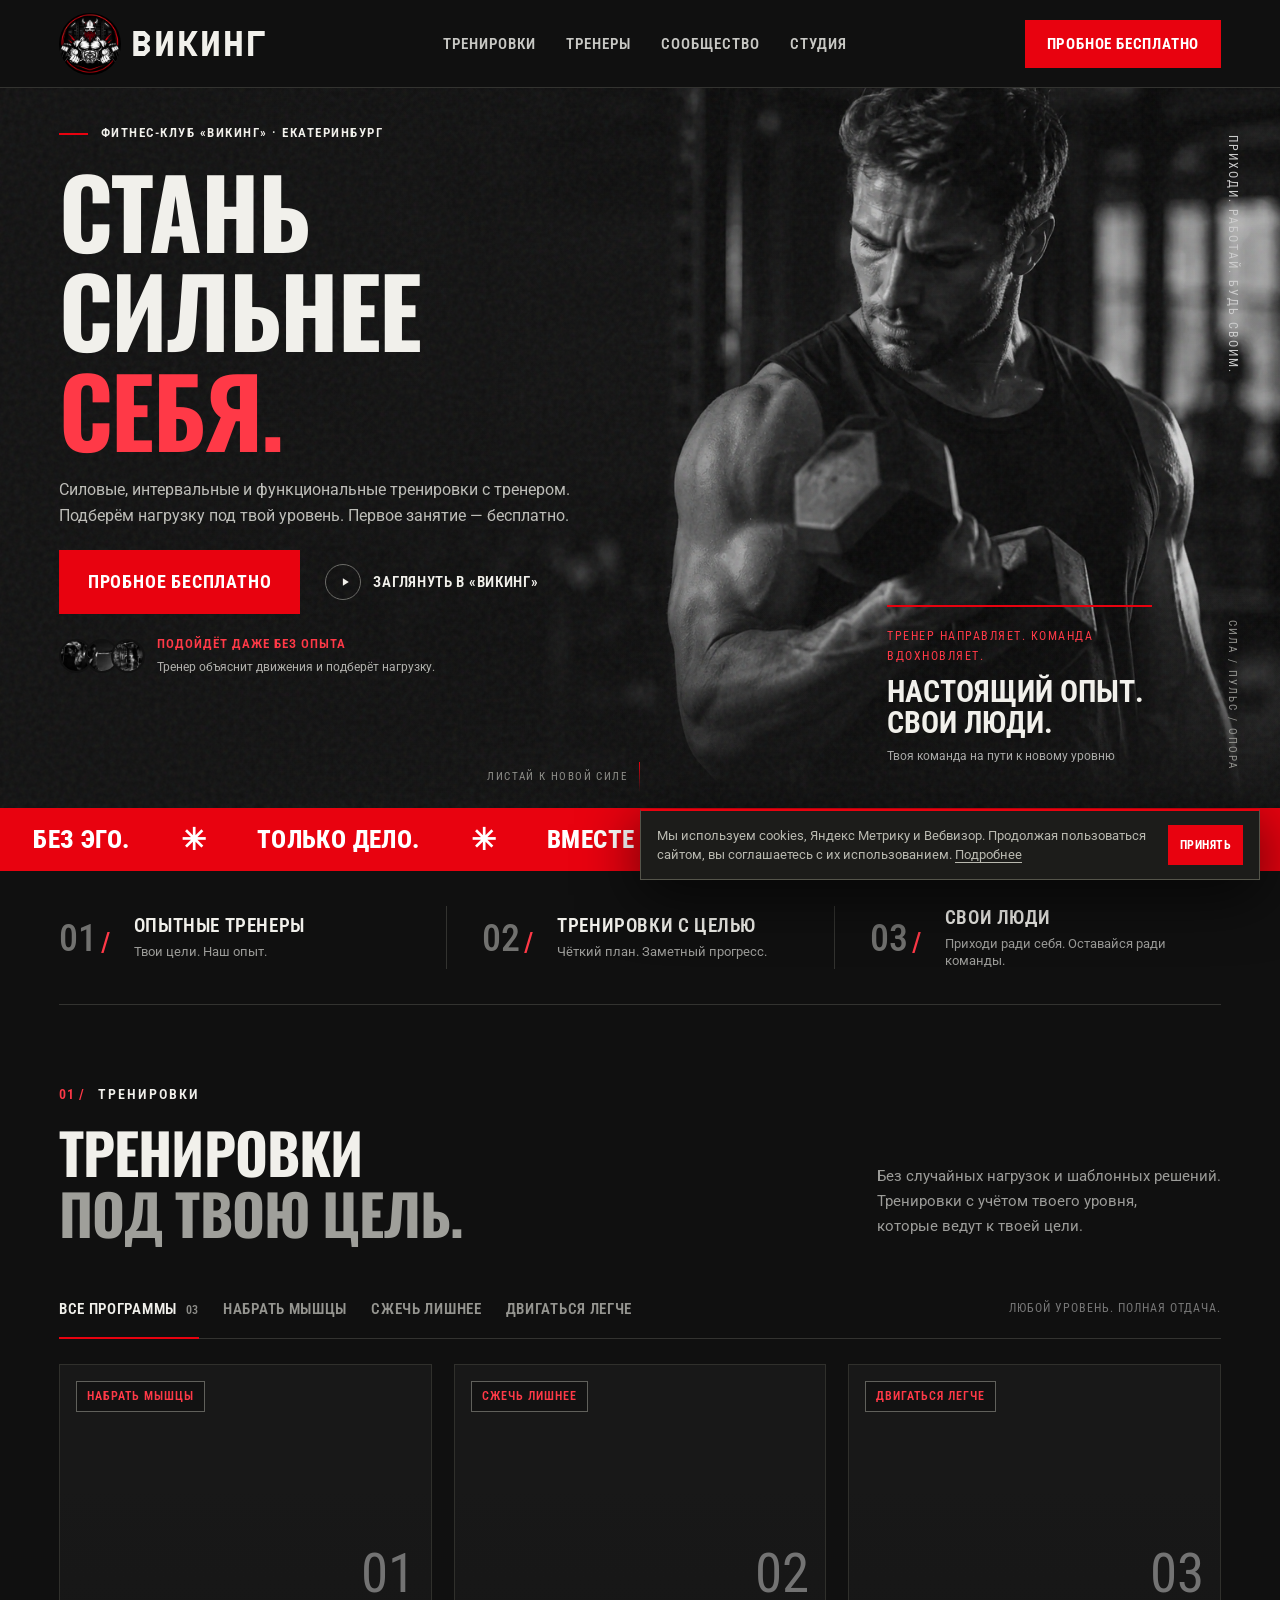
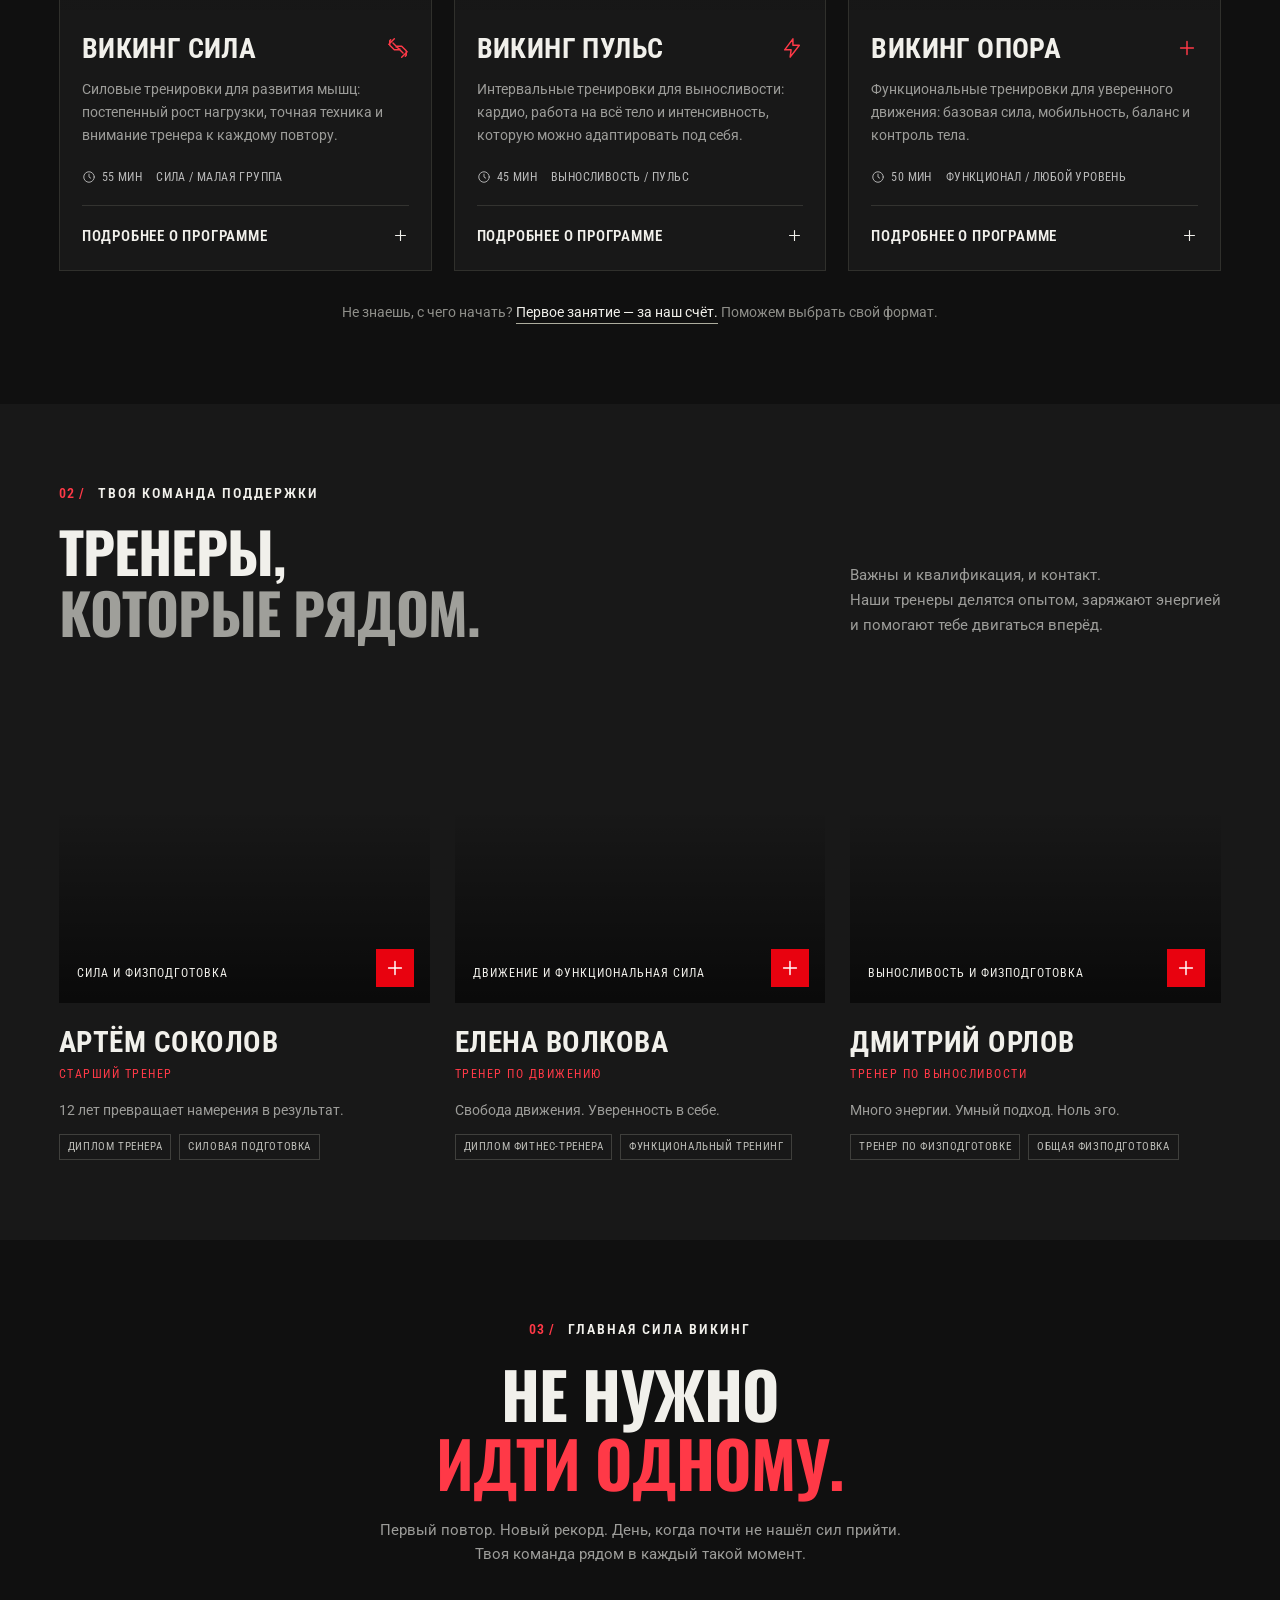
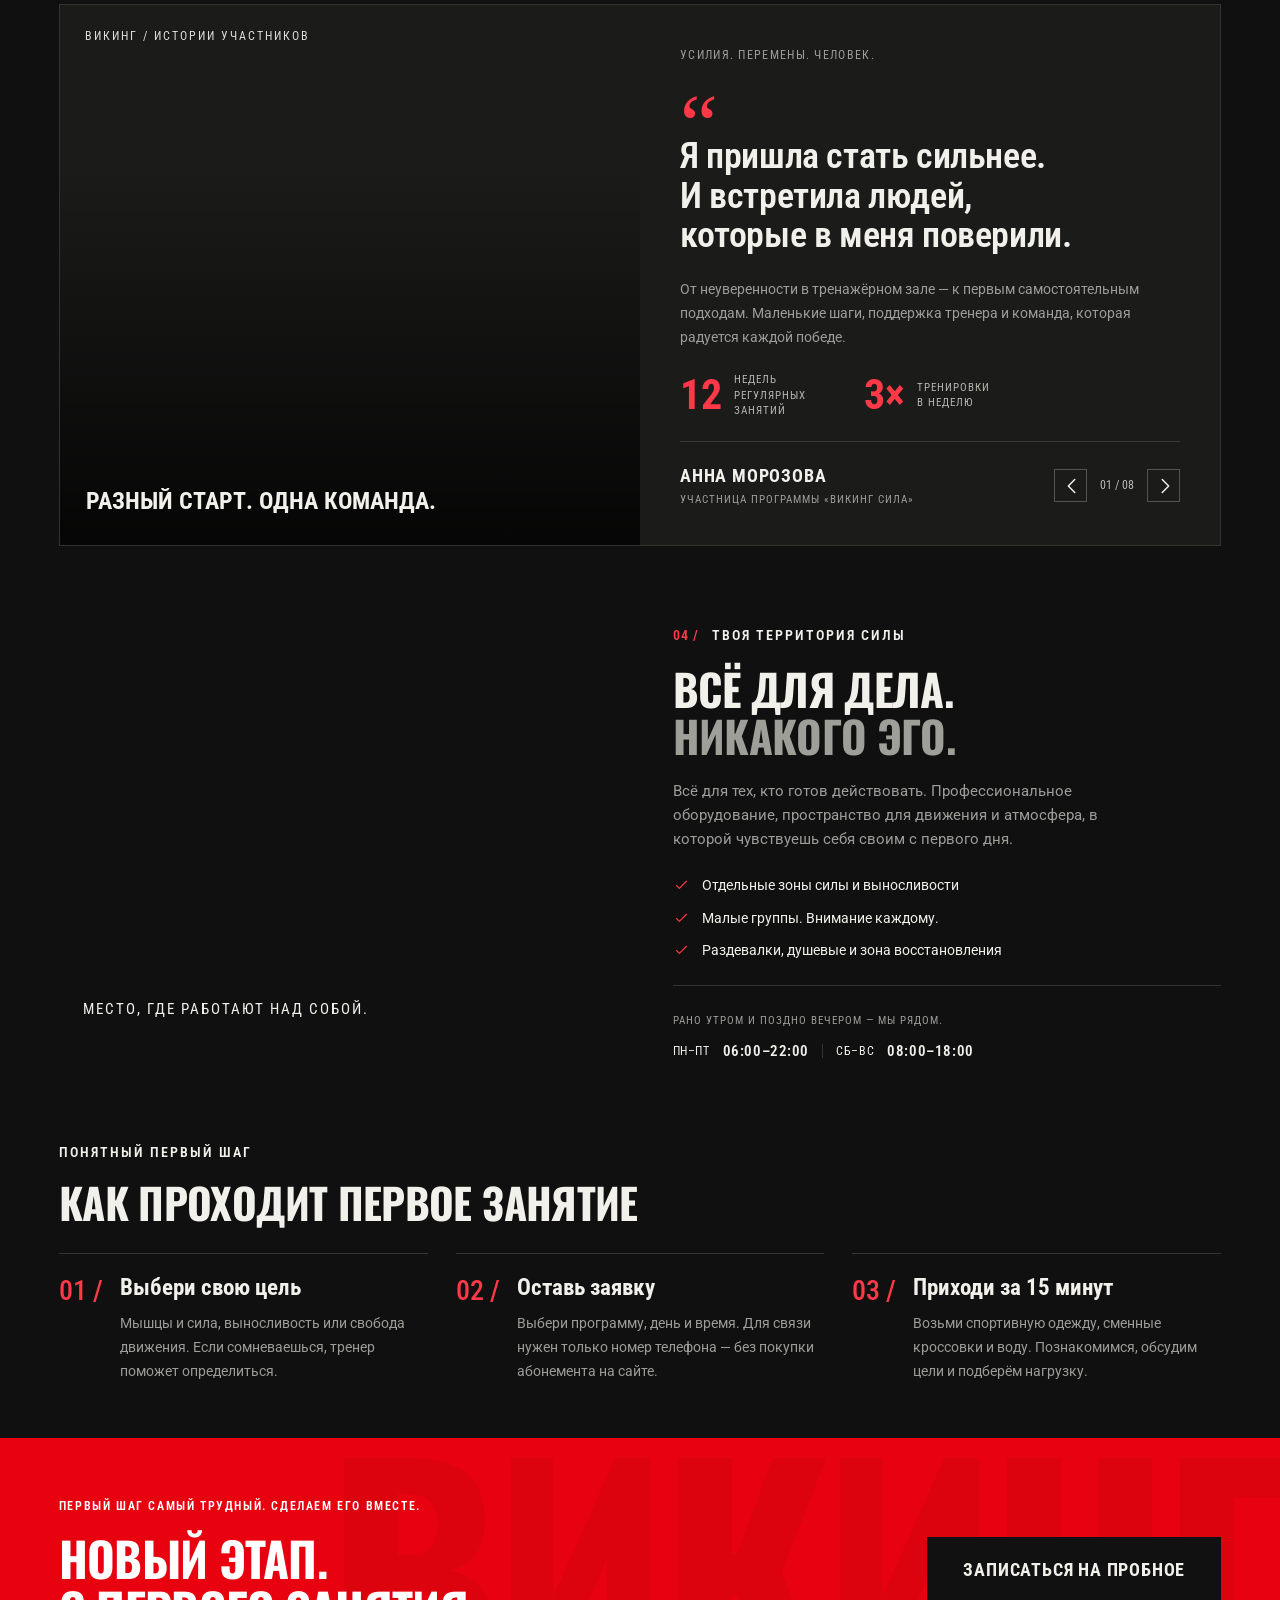
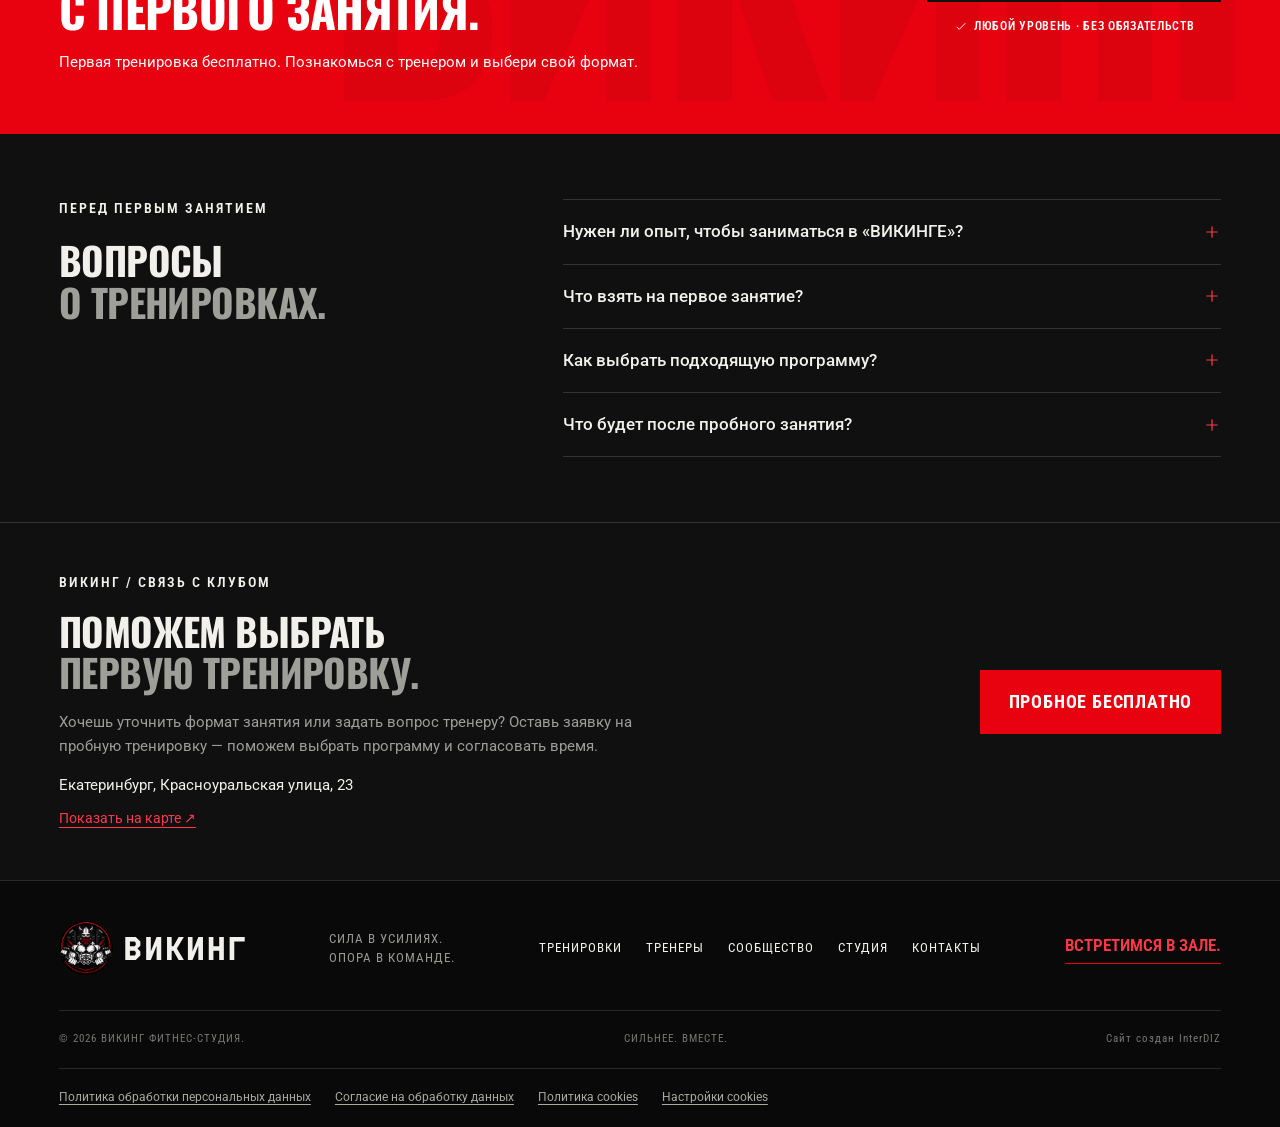
==== index.html @ efcee56b "Initial site upload" ====
<!DOCTYPE html>
<html lang="ru">
<head>
  <meta charset="UTF-8">
  <meta name="referrer" content="no-referrer">
  <meta http-equiv="Content-Security-Policy" content="default-src 'self'; script-src 'self' 'sha256-d4vj1FA6iPKNzu6DIS1+syvZ+QahH0PvOQdlOx/B90I=' https://mc.yandex.ru https://mc.yandex.az https://mc.yandex.by https://mc.yandex.co.il https://mc.yandex.com https://mc.yandex.com.am https://mc.yandex.com.ge https://mc.yandex.com.tr https://mc.yandex.ee https://mc.yandex.fr https://mc.yandex.kg https://mc.yandex.kz https://mc.yandex.lt https://mc.yandex.lv https://mc.yandex.md https://mc.yandex.tj https://mc.yandex.tm https://mc.yandex.uz https://mc.webvisor.com https://mc.webvisor.org https://yastatic.net; style-src 'self'; img-src 'self' data: https://mc.yandex.ru https://mc.yandex.az https://mc.yandex.by https://mc.yandex.co.il https://mc.yandex.com https://mc.yandex.com.am https://mc.yandex.com.ge https://mc.yandex.com.tr https://mc.yandex.ee https://mc.yandex.fr https://mc.yandex.kg https://mc.yandex.kz https://mc.yandex.lt https://mc.yandex.lv https://mc.yandex.md https://mc.yandex.tj https://mc.yandex.tm https://mc.yandex.uz https://mc.webvisor.com https://mc.webvisor.org https://yastatic.net; font-src 'self'; connect-src https://mc.yandex.ru https://mc.yandex.az https://mc.yandex.by https://mc.yandex.co.il https://mc.yandex.com https://mc.yandex.com.am https://mc.yandex.com.ge https://mc.yandex.com.tr https://mc.yandex.ee https://mc.yandex.fr https://mc.yandex.kg https://mc.yandex.kz https://mc.yandex.lt https://mc.yandex.lv https://mc.yandex.md https://mc.yandex.tj https://mc.yandex.tm https://mc.yandex.uz https://mc.webvisor.com https://mc.webvisor.org wss://mc.yandex.ru wss://mc.yandex.az wss://mc.yandex.by wss://mc.yandex.co.il wss://mc.yandex.com wss://mc.yandex.com.am wss://mc.yandex.com.ge wss://mc.yandex.com.tr wss://mc.yandex.ee wss://mc.yandex.fr wss://mc.yandex.kg wss://mc.yandex.kz wss://mc.yandex.lt wss://mc.yandex.lv wss://mc.yandex.md wss://mc.yandex.tj wss://mc.yandex.tm wss://mc.yandex.uz wss://mc.webvisor.com wss://mc.webvisor.org https://yastatic.net; object-src 'none'; base-uri 'self'; form-action 'none'; frame-src blob: https://mc.yandex.ru https://mc.yandex.az https://mc.yandex.by https://mc.yandex.co.il https://mc.yandex.com https://mc.yandex.com.am https://mc.yandex.com.ge https://mc.yandex.com.tr https://mc.yandex.ee https://mc.yandex.fr https://mc.yandex.kg https://mc.yandex.kz https://mc.yandex.lt https://mc.yandex.lv https://mc.yandex.md https://mc.yandex.tj https://mc.yandex.tm https://mc.yandex.uz https://mc.webvisor.com https://mc.webvisor.org; child-src blob: https://mc.yandex.ru https://mc.yandex.az https://mc.yandex.by https://mc.yandex.co.il https://mc.yandex.com https://mc.yandex.com.am https://mc.yandex.com.ge https://mc.yandex.com.tr https://mc.yandex.ee https://mc.yandex.fr https://mc.yandex.kg https://mc.yandex.kz https://mc.yandex.lt https://mc.yandex.lv https://mc.yandex.md https://mc.yandex.tj https://mc.yandex.tm https://mc.yandex.uz https://mc.webvisor.com https://mc.webvisor.org; worker-src blob:">
  <meta name="viewport" content="width=device-width, initial-scale=1.0">
  <meta name="theme-color" content="#101010">
  <meta name="description" content="Фитнес-клуб ВИКИНГ: силовые, интервальные и функциональные тренировки с тренером. Первое занятие бесплатно. Екатеринбург, Красноуральская улица, 23. Выберите программу и запишитесь.">
  <title>ВИКИНГ — фитнес-клуб — Екатеринбург | Пробное бесплатно</title>
  <link rel="icon" type="image/png" href="assets/viking-emblem.png">
  <link href="fonts.css?v=local-1" rel="stylesheet">
  <link rel="stylesheet" href="styles.css?v=metrika-4">
  <link rel="stylesheet" href="privacy-ui.css?v=notice-4">
  <link rel="preload" as="image" href="assets/hero.webp" fetchpriority="high">
  <link rel="preload" as="font" type="font/woff2" crossorigin href="assets/fonts/font-03.woff2">
<link rel="stylesheet" href="marketing.css?v=stories-2">
<link rel="stylesheet" href="hero.css?v=compact-1">
<script src="/metrika.js?v=goals-1" async></script>

<!-- seo-metadata:start -->
<meta name="robots" content="index,follow,max-image-preview:large">
<meta property="og:locale" content="ru_RU">
<meta property="og:type" content="website">
<meta property="og:site_name" content="ВИКИНГ">
<meta property="og:title" content="ВИКИНГ — фитнес-клуб — Екатеринбург | Пробное бесплатно">
<meta property="og:description" content="Фитнес-клуб ВИКИНГ: силовые, интервальные и функциональные тренировки с тренером. Первое занятие бесплатно. Екатеринбург, Красноуральская улица, 23. Выберите программу и запишитесь.">
<link rel="canonical" href="https://viking-ekb.ru/">
<meta property="og:url" content="https://viking-ekb.ru/">
<meta property="og:image" content="https://viking-ekb.ru/assets/hero.png">
<meta property="og:image:width" content="1536">
<meta property="og:image:height" content="1024">
<meta property="og:image:alt" content="ВИКИНГ — тренировки с тренером в Екатеринбурге">
<script type="application/ld+json" id="seo-schema">{"@context":"https://schema.org","@graph":[{"@type":"ExerciseGym","name":"ВИКИНГ","logo":"https://viking-ekb.ru/assets/viking-emblem.png","image":"https://viking-ekb.ru/assets/hero.png","url":"https://viking-ekb.ru/","address":{"@type":"PostalAddress","addressLocality":"Екатеринбург","streetAddress":"Красноуральская улица, 23","addressCountry":"RU"}},{"@type":"ItemList","name":"Программы тренировок ВИКИНГ","itemListElement":[{"@type":"ListItem","position":1,"name":"ВИКИНГ Сила","url":"https://viking-ekb.ru/trenirovki/sila/"},{"@type":"ListItem","position":2,"name":"ВИКИНГ Пульс","url":"https://viking-ekb.ru/trenirovki/puls/"},{"@type":"ListItem","position":3,"name":"ВИКИНГ Опора","url":"https://viking-ekb.ru/trenirovki/opora/"}]}]}</script>
<!-- seo-metadata:end -->
</head>
<body>
  <a class="skip-link" href="#main">Перейти к содержимому</a>
  <svg class="icon-library" xmlns="http://www.w3.org/2000/svg" aria-hidden="true"><symbol id="i-dumbbell" viewBox="0 0 24 24"><path d="m6.5 6.5 11 11M4 3l-1 1v5l5 5h5l1-1M20 21l1-1v-5l-5-5h-5l-1 1M2 8l6-6M16 22l6-6"/></symbol><symbol id="i-check" viewBox="0 0 24 24"><path d="m5 12 4 4L19 6"/></symbol><symbol id="i-plus" viewBox="0 0 24 24"><path d="M12 5v14M5 12h14"/></symbol><symbol id="i-play" viewBox="0 0 24 24"><path d="m9 5 11 7-11 7z"/></symbol><symbol id="i-clock" viewBox="0 0 24 24"><circle cx="12" cy="12" r="9"/><path d="M12 7v5l3 2"/></symbol><symbol id="i-chevron" viewBox="0 0 24 24"><path d="m9 5 7 7-7 7"/></symbol><symbol id="i-close" viewBox="0 0 24 24"><path d="m6 6 12 12M18 6 6 18"/></symbol><symbol id="i-location" viewBox="0 0 24 24"><path d="M20 10c0 6-8 12-8 12S4 16 4 10a8 8 0 1 1 16 0Z"/><circle cx="12" cy="10" r="2.5"/></symbol><symbol id="i-bolt" viewBox="0 0 24 24"><path d="m13 2-9 12h7l-1 8 10-13h-7z"/></symbol></svg>
  <header class="header">
    <a href="#" class="brand" aria-label="ВИКИНГ — главная"><img class="brand-emblem" src="assets/viking-emblem.png" alt="" width="1254" height="1254" decoding="async"><img class="brand-logo" src="assets/viking-wordmark.svg" alt="ВИКИНГ — фитнес-клуб" width="206" height="40" decoding="async"></a>
    <nav class="desktop-nav" aria-label="Основная навигация"><a href="#programs">ТРЕНИРОВКИ</a><a href="#coaches">ТРЕНЕРЫ</a><a href="#community">СООБЩЕСТВО</a><a href="#studio">СТУДИЯ</a></nav>
    <button class="button button-small book-trigger">ПРОБНОЕ БЕСПЛАТНО</button>
    <button class="menu-toggle" aria-label="Открыть меню" aria-expanded="false" aria-controls="mobile-nav"><span></span><span></span></button>
  </header>
  <nav id="mobile-nav" class="mobile-nav" aria-label="Мобильная навигация" hidden><a href="#programs">Тренировки</a><a href="#coaches">Тренеры</a><a href="#community">Сообщество</a><a href="#studio">Студия</a><button class="button book-trigger">ПРОБНОЕ БЕСПЛАТНО</button></nav>
  <main id="main">
    <section class="hero" aria-labelledby="hero-title">
      <img class="hero-image" src="assets/hero.webp" alt="Атлет выполняет сгибание рук с гантелью в тёмной силовой студии" fetchpriority="high" width="1536" height="1024" decoding="async">
      <div class="hero-shade"></div>
      <div class="hero-content">
        <h1 id="hero-title"><span class="hero-heading-kicker">Фитнес-клуб «ВИКИНГ» · Екатеринбург</span>СТАНЬ<br>СИЛЬНЕЕ<br><span>СЕБЯ.</span></h1>
        <p>Силовые, интервальные и функциональные тренировки с тренером.<br class="desktop-break"> Подберём нагрузку под твой уровень. Первое занятие — бесплатно.</p>
        <div class="hero-actions"><button class="button book-trigger">ПРОБНОЕ БЕСПЛАТНО</button><button class="film-button" id="open-film"><span class="play-circle"><svg class="icon"><use href="#i-play"/></svg></span>ЗАГЛЯНУТЬ В «ВИКИНГ»</button></div>
        <div class="hero-community"><div class="avatar-stack"><img src="assets/photos/photo-1550345332-09e3ac987658-thumb.webp" alt="" width="64" height="96" decoding="async"><img src="assets/photos/photo-1606335543042-57c525922933-thumb.webp" alt="" width="96" height="64" decoding="async"><img src="assets/photos/photo-1604233098531-90b71b1b17a6-thumb.webp" alt="" width="96" height="64" decoding="async"></div><div><div class="hero-trust-title">ПОДОЙДЁТ ДАЖЕ БЕЗ ОПЫТА</div><span>Тренер объяснит движения и подберёт нагрузку.</span></div></div>
      </div>
      <div class="hero-side"><span class="vertical-text">ПРИХОДИ. РАБОТАЙ. БУДЬ СВОИМ.</span><span class="hero-index">СИЛА / ПУЛЬС / ОПОРА</span></div>
      <div class="hero-coach"><div class="coach-status">ТРЕНЕР НАПРАВЛЯЕТ. КОМАНДА ВДОХНОВЛЯЕТ.</div><a href="#coaches">НАСТОЯЩИЙ ОПЫТ.<br>СВОИ ЛЮДИ.</a><span>Твоя команда на пути к новому уровню</span></div>
      <div class="hero-scroll"><span>ЛИСТАЙ К НОВОЙ СИЛЕ</span><span class="scroll-line"></span></div>
    </section>
    <div class="manifesto-strip" aria-label="Наша философия"><span>БЕЗ ЭГО.</span><span class="strip-star">✳</span><span>ТОЛЬКО ДЕЛО.</span><span class="strip-star">✳</span><span>ВМЕСТЕ СИЛЬНЕЕ.</span><span class="strip-star">✳</span><span>КАЖДЫЙ ПОВТОР ВАЖЕН.</span><span class="strip-star">✳</span></div>
    <section class="proof-bar" aria-label="Главное о студии"><div><strong>01<span>/</span></strong><p>ОПЫТНЫЕ ТРЕНЕРЫ<span>Твои цели. Наш опыт.</span></p></div><div><strong>02<span>/</span></strong><p>ТРЕНИРОВКИ С ЦЕЛЬЮ<span>Чёткий план. Заметный прогресс.</span></p></div><div><strong>03<span>/</span></strong><p>СВОИ ЛЮДИ<span>Приходи ради себя. Оставайся ради команды.</span></p></div></section>
    <section id="programs" class="section programs">
      <div class="section-heading"><div><div class="eyebrow"><span class="section-number">01 /</span> ТРЕНИРОВКИ</div><h2>ТРЕНИРОВКИ<br><span class="silver">ПОД ТВОЮ ЦЕЛЬ.</span></h2></div><p>Без случайных нагрузок и шаблонных решений.<br>Тренировки с учётом твоего уровня,<br>которые ведут к твоей цели.</p></div>
      <div class="program-toolbar"><div class="filters" role="group" aria-label="Выбрать тренировки по цели"><button class="filter active" data-filter="all" aria-pressed="true">ВСЕ ПРОГРАММЫ <span>03</span></button><button class="filter" data-filter="strength" aria-pressed="false">НАБРАТЬ МЫШЦЫ</button><button class="filter" data-filter="conditioning" aria-pressed="false">СЖЕЧЬ ЛИШНЕЕ</button><button class="filter" data-filter="fitness" aria-pressed="false">ДВИГАТЬСЯ ЛЕГЧЕ</button></div><span class="toolbar-label">ЛЮБОЙ УРОВЕНЬ. ПОЛНАЯ ОТДАЧА.</span></div>
      <div class="program-grid" id="program-grid">
        <article class="program-card" data-goal="strength"><div class="program-photo"><img src="assets/photos/photo-1604233098531-90b71b1b17a6.webp" alt="Атлет тренируется со штангой в силовой раме" loading="lazy" width="1200" height="800" decoding="async"><span class="tag">НАБРАТЬ МЫШЦЫ</span><span class="photo-number">01</span></div><div class="program-copy"><div class="program-title"><h3>ВИКИНГ СИЛА</h3><svg class="icon"><use href="#i-dumbbell"/></svg></div><p>Силовые тренировки для развития мышц: постепенный рост нагрузки, точная техника и внимание тренера к каждому повтору.</p><div class="program-meta"><span><svg class="icon"><use href="#i-clock"/></svg>55 МИН</span><span>СИЛА / МАЛАЯ ГРУППА</span></div><a class="text-button program-detail" data-program="strength" href="trenirovki/sila/">ПОДРОБНЕЕ О ПРОГРАММЕ <svg class="icon"><use href="#i-plus"/></svg></a></div></article>
        <article class="program-card" data-goal="conditioning"><div class="program-photo"><img src="assets/photos/photo-1636581563867-1ecab574858f.webp" alt="Боксёр тренируется с тяжёлой грушей" loading="lazy" width="1200" height="800" decoding="async"><span class="tag">СЖЕЧЬ ЛИШНЕЕ</span><span class="photo-number">02</span></div><div class="program-copy"><div class="program-title"><h3>ВИКИНГ ПУЛЬС</h3><svg class="icon"><use href="#i-bolt"/></svg></div><p>Интервальные тренировки для выносливости: кардио, работа на всё тело и интенсивность, которую можно адаптировать под себя.</p><div class="program-meta"><span><svg class="icon"><use href="#i-clock"/></svg>45 МИН</span><span>ВЫНОСЛИВОСТЬ / ПУЛЬС</span></div><a class="text-button program-detail" data-program="conditioning" href="trenirovki/puls/">ПОДРОБНЕЕ О ПРОГРАММЕ <svg class="icon"><use href="#i-plus"/></svg></a></div></article>
        <article class="program-card" data-goal="fitness"><div class="program-photo"><img src="assets/photos/photo-1550345332-09e3ac987658.webp" alt="Девушка выполняет силовое упражнение со штангой" loading="lazy" width="1200" height="1800" decoding="async"><span class="tag">ДВИГАТЬСЯ ЛЕГЧЕ</span><span class="photo-number">03</span></div><div class="program-copy"><div class="program-title"><h3>ВИКИНГ ОПОРА</h3><svg class="icon"><use href="#i-plus"/></svg></div><p>Функциональные тренировки для уверенного движения: базовая сила, мобильность, баланс и контроль тела.</p><div class="program-meta"><span><svg class="icon"><use href="#i-clock"/></svg>50 МИН</span><span>ФУНКЦИОНАЛ / ЛЮБОЙ УРОВЕНЬ</span></div><a class="text-button program-detail" data-program="fitness" href="trenirovki/opora/">ПОДРОБНЕЕ О ПРОГРАММЕ <svg class="icon"><use href="#i-plus"/></svg></a></div></article>
      </div>
      <p class="program-help">Не знаешь, с чего начать? <button class="inline-button book-trigger">Первое занятие — за наш счёт.</button> Поможем выбрать свой формат.</p>
    </section>
    <section id="coaches" class="section coaches">
      <div class="section-heading"><div><div class="eyebrow"><span class="section-number">02 /</span> ТВОЯ КОМАНДА ПОДДЕРЖКИ</div><h2>ТРЕНЕРЫ,<br><span class="silver">КОТОРЫЕ РЯДОМ.</span></h2></div><p>Важны и квалификация, и контакт.<br>Наши тренеры делятся опытом, заряжают энергией<br>и помогают тебе двигаться вперёд.</p></div>
      <div class="coach-grid">
        <article class="coach-card"><div class="coach-photo"><img src="assets/photos/photo-1606335543042-57c525922933.webp" alt="Артём, тренер по силовой подготовке, на тренировке в студии" loading="lazy" width="1200" height="796" decoding="async"><span class="coach-label">СИЛА И ФИЗПОДГОТОВКА</span><button class="coach-more" data-coach="marcus" aria-label="Открыть профиль Артёма Соколова"><svg class="icon"><use href="#i-plus"/></svg></button></div><div class="coach-info"><h3>АРТЁМ СОКОЛОВ</h3><span>СТАРШИЙ ТРЕНЕР</span><p>12 лет превращает намерения в результат.</p><div class="credentials"><span>ДИПЛОМ ТРЕНЕРА</span><span>СИЛОВАЯ ПОДГОТОВКА</span></div></div></article>
        <article class="coach-card"><div class="coach-photo"><img src="assets/photos/photo-1550345332-09e3ac987658.webp" alt="Елена, тренер по движению и силе, выполняет приседание со штангой" loading="lazy" width="1200" height="1800" decoding="async"><span class="coach-label">ДВИЖЕНИЕ И ФУНКЦИОНАЛЬНАЯ СИЛА</span><button class="coach-more" data-coach="elena" aria-label="Открыть профиль Елены Волковой"><svg class="icon"><use href="#i-plus"/></svg></button></div><div class="coach-info"><h3>ЕЛЕНА ВОЛКОВА</h3><span>ТРЕНЕР ПО ДВИЖЕНИЮ</span><p>Свобода движения. Уверенность в себе.</p><div class="credentials"><span>ДИПЛОМ ФИТНЕС-ТРЕНЕРА</span><span>ФУНКЦИОНАЛЬНЫЙ ТРЕНИНГ</span></div></div></article>
        <article class="coach-card"><div class="coach-photo"><img src="assets/photos/photo-1636581563867-1ecab574858f.webp" alt="Дмитрий, тренер по выносливости, работает с боксёрской грушей" loading="lazy" width="1200" height="800" decoding="async"><span class="coach-label">ВЫНОСЛИВОСТЬ И ФИЗПОДГОТОВКА</span><button class="coach-more" data-coach="jordan" aria-label="Открыть профиль Дмитрия Орлова"><svg class="icon"><use href="#i-plus"/></svg></button></div><div class="coach-info"><h3>ДМИТРИЙ ОРЛОВ</h3><span>ТРЕНЕР ПО ВЫНОСЛИВОСТИ</span><p>Много энергии. Умный подход. Ноль эго.</p><div class="credentials"><span>ТРЕНЕР ПО ФИЗПОДГОТОВКЕ</span><span>ОБЩАЯ ФИЗПОДГОТОВКА</span></div></div></article>
      </div>
    </section>
    <section id="community" class="section community">
      <div class="community-heading"><div class="eyebrow"><span class="section-number">03 /</span> ГЛАВНАЯ СИЛА ВИКИНГ</div><h2>НЕ НУЖНО<br><span>ИДТИ ОДНОМУ.</span></h2><p>Первый повтор. Новый рекорд. День, когда почти не нашёл сил прийти.<br>Твоя команда рядом в каждый такой момент.</p></div>
      <div class="story-layout"><div class="story-image"><img id="story-image" src="assets/photos/photo-1550345332-09e3ac987658.webp" alt="Участница силовой тренировки со штангой" loading="lazy" width="1200" height="1800" decoding="async"><span class="story-image-label">РАЗНЫЙ СТАРТ. ОДНА КОМАНДА.</span><span class="image-corner">ВИКИНГ / ИСТОРИИ УЧАСТНИКОВ</span></div><article class="story-content" aria-live="polite"><span class="story-kicker">УСИЛИЯ. ПЕРЕМЕНЫ. ЧЕЛОВЕК.</span><div class="quote-mark">“</div><blockquote id="story-quote">Я пришла стать сильнее. <br>И встретила людей, <br>которые в меня поверили.</blockquote><p id="story-description">От неуверенности в тренажёрном зале — к первым самостоятельным подходам. Маленькие шаги, поддержка тренера и команда, которая радуется каждой победе.</p><div class="story-results" id="story-results"><div><strong>12</strong><span>НЕДЕЛЬ РЕГУЛЯРНЫХ ЗАНЯТИЙ</span></div><div><strong>3×</strong><span>ТРЕНИРОВКИ В НЕДЕЛЮ</span></div></div><p id="story-status" class="story-status" role="status" hidden></p><div class="story-footer"><div><strong id="story-name">АННА МОРОЗОВА</strong><span id="story-program">УЧАСТНИЦА ПРОГРАММЫ «ВИКИНГ СИЛА»</span></div><div class="story-controls"><button id="story-prev" aria-label="Предыдущая история участника"><svg class="icon"><use href="#i-chevron"/></svg></button><span id="story-index">01 / 08</span><button id="story-next" aria-label="Следующая история участника"><svg class="icon"><use href="#i-chevron"/></svg></button></div></div></article></div>
    </section>
    <section id="studio" class="studio section"><div class="studio-image"><img src="assets/photos/photo-1590487988256-9ed24133863e.webp" alt="Студия с профессиональным силовым оборудованием и естественным светом" loading="lazy" width="1200" height="1626" decoding="async"><div class="studio-photo-note">МЕСТО, ГДЕ РАБОТАЮТ НАД СОБОЙ.</div></div><div class="studio-copy"><div class="eyebrow"><span class="section-number">04 /</span> ТВОЯ ТЕРРИТОРИЯ СИЛЫ</div><h2>ВСЁ ДЛЯ ДЕЛА.<br><span class="silver">НИКАКОГО ЭГО.</span></h2><p>Всё для тех, кто готов действовать. Профессиональное оборудование, пространство для движения и атмосфера, в которой чувствуешь себя своим с первого дня.</p><ul class="studio-features"><li><svg class="icon"><use href="#i-check"/></svg>Отдельные зоны силы и выносливости</li><li><svg class="icon"><use href="#i-check"/></svg>Малые группы. Внимание каждому.</li><li><svg class="icon"><use href="#i-check"/></svg>Раздевалки, душевые и зона восстановления</li></ul><div class="studio-hours"><span>РАНО УТРОМ И ПОЗДНО ВЕЧЕРОМ — МЫ РЯДОМ.</span><p>ПН–ПТ <strong>06:00–22:00</strong><i></i>СБ–ВС <strong>08:00–18:00</strong></p></div></div></section>
    <section class="section first-visit" id="first-visit" aria-labelledby="first-visit-title"><div class="eyebrow">ПОНЯТНЫЙ ПЕРВЫЙ ШАГ</div><h2 id="first-visit-title">КАК ПРОХОДИТ ПЕРВОЕ ЗАНЯТИЕ</h2><ol class="visit-steps"><li><span>01 /</span><div><h3>Выбери свою цель</h3><p>Мышцы и сила, выносливость или свобода движения. Если сомневаешься, тренер поможет определиться.</p></div></li><li><span>02 /</span><div><h3>Оставь заявку</h3><p>Выбери программу, день и время. Для связи нужен только номер телефона — без покупки абонемента на сайте.</p></div></li><li><span>03 /</span><div><h3>Приходи за 15 минут</h3><p>Возьми спортивную одежду, сменные кроссовки и воду. Познакомимся, обсудим цели и подберём нагрузку.</p></div></li></ol></section>
    <section id="trial" class="trial-section"><div class="trial-watermark" aria-hidden="true">ВИКИНГ</div><div><div class="eyebrow">ПЕРВЫЙ ШАГ САМЫЙ ТРУДНЫЙ. СДЕЛАЕМ ЕГО ВМЕСТЕ.</div><h2>НОВЫЙ ЭТАП.<br>С ПЕРВОГО ЗАНЯТИЯ.</h2><p>Первая тренировка бесплатно. Познакомься с тренером и выбери свой формат.</p></div><div class="trial-action"><button class="button button-dark book-trigger">ЗАПИСАТЬСЯ НА ПРОБНОЕ</button><span><svg class="icon"><use href="#i-check"/></svg>ЛЮБОЙ УРОВЕНЬ · БЕЗ ОБЯЗАТЕЛЬСТВ</span></div></section>
    <section class="section faq"><div><div class="eyebrow">ПЕРЕД ПЕРВЫМ ЗАНЯТИЕМ</div><h2>ВОПРОСЫ<br><span class="silver">О ТРЕНИРОВКАХ.</span></h2></div><div class="faq-list"><details><summary>Нужен ли опыт, чтобы заниматься в «ВИКИНГЕ»?<svg class="icon"><use href="#i-plus"/></svg></summary><p>Нет. Каждое занятие можно адаптировать к твоему уровню. Тренер объяснит движения, поможет подобрать начальные веса и позаботится о том, чтобы тебе было комфортно.</p></details><details><summary>Что взять на первое занятие?<svg class="icon"><use href="#i-plus"/></svg></summary><p>Удобную спортивную одежду, сменные кроссовки и бутылку воды. Приходи за 15 минут до начала: покажем студию и обсудим твои цели.</p></details><details><summary>Как выбрать подходящую программу?<svg class="icon"><use href="#i-plus"/></svg></summary><p>Начни с программы «Опора», если только знакомишься с системными тренировками. «Сила» — для работы с весами, «Пульс» — для энергичной тренировки выносливости. Тренер поможет определиться на первом занятии.</p></details><details><summary>Что будет после пробного занятия?<svg class="icon"><use href="#i-plus"/></svg></summary><p>Обсудим, что тебе понравилось, какие у тебя цели и какой график подходит твоему ритму жизни. Когда будешь готов, команда студии расскажет об абонементах.</p></details></div></section>
<section class="section contact-section" id="contacts"><div><div class="eyebrow">ВИКИНГ / СВЯЗЬ С КЛУБОМ</div><h2>ПОМОЖЕМ ВЫБРАТЬ<br><span class="silver">ПЕРВУЮ ТРЕНИРОВКУ.</span></h2><p>Хочешь уточнить формат занятия или задать вопрос тренеру? Оставь заявку на пробную тренировку — поможем выбрать программу и согласовать время.</p><p id="club-location" class="contact-location">Екатеринбург, Красноуральская улица, 23</p><a class="club-map-link" href="https://yandex.ru/maps/?text=%D0%95%D0%BA%D0%B0%D1%82%D0%B5%D1%80%D0%B8%D0%BD%D0%B1%D1%83%D1%80%D0%B3%2C%20%D0%9A%D1%80%D0%B0%D1%81%D0%BD%D0%BE%D1%83%D1%80%D0%B0%D0%BB%D1%8C%D1%81%D0%BA%D0%B0%D1%8F%20%D1%83%D0%BB%D0%B8%D1%86%D0%B0%2C%2023" target="_blank" rel="noopener noreferrer">Показать на карте ↗</a><p id="club-telephone" class="contact-telephone" hidden></p></div><div class="contact-actions"><button class="button book-trigger">ПРОБНОЕ БЕСПЛАТНО</button></div></section>
  </main>
  <footer class="footer"><div class="footer-top"><a href="#" class="brand"><img class="brand-emblem" src="assets/viking-emblem.png" alt="" width="1254" height="1254" decoding="async"><img class="brand-logo" src="assets/viking-wordmark.svg" alt="ВИКИНГ — фитнес-клуб" width="206" height="40" decoding="async"></a><p>СИЛА В УСИЛИЯХ.<br>ОПОРА В КОМАНДЕ.</p><nav aria-label="Навигация в подвале"><a href="#programs">ТРЕНИРОВКИ</a><a href="#coaches">ТРЕНЕРЫ</a><a href="#community">СООБЩЕСТВО</a><a href="#studio">СТУДИЯ</a><a href="#contacts">КОНТАКТЫ</a></nav><button class="footer-cta book-trigger">ВСТРЕТИМСЯ В ЗАЛЕ.</button></div><div class="footer-bottom"><span>© <span id="year">2026</span> ВИКИНГ ФИТНЕС-СТУДИЯ.</span><span>СИЛЬНЕЕ. ВМЕСТЕ.</span><a href="https://interdiz.ru" target="_blank" rel="noopener noreferrer">Сайт создан InterDIZ</a></div><nav class="footer-legal" aria-label="Правовая информация"><a href="privacy.html">Политика обработки персональных данных</a><a href="consent.html">Согласие на обработку данных</a><a href="cookies.html">Политика cookies</a><button type="button" id="cookie-settings">Настройки cookies</button></nav></footer>
  <dialog id="booking-dialog" class="booking-dialog ym-hide-content" aria-labelledby="booking-title">
    <button class="dialog-close" aria-label="Закрыть бронирование"><svg class="icon"><use href="#i-close"/></svg></button>
    <div id="booking-main">
      <div class="eyebrow">ТВОЯ ПЕРВАЯ ТРЕНИРОВКА В «ВИКИНГЕ»</div>
      <h2 id="booking-title">ЗАБРОНИРУЙ<br>СВОЙ СТАРТ.</h2>
      <p class="dialog-intro">Первое занятие бесплатно. Выбери программу и время — мы свяжемся, чтобы согласовать запись. Покупать абонемент заранее не нужно.</p>
      <form id="trial-form" class="ym-disable-submit ym-hide-content" method="dialog">
        <label>ТВОЯ ЦЕЛЬ<select id="trial-program" required><option value="strength">Набрать мышцы — ВИКИНГ Сила</option><option value="conditioning">Сжечь лишнее — ВИКИНГ Пульс</option><option value="fitness">Двигаться легче — ВИКИНГ Опора</option></select></label>
        <div class="form-row"><label>ТВОЙ ДЕНЬ<input type="date" id="trial-date" required></label><label>ТВОЁ ВРЕМЯ<select id="trial-time" required><option value="07:00">07:00 — Ранний старт</option><option value="12:00">12:00 — Дневная перезагрузка</option><option value="18:30">18:30 — После работы</option></select></label></div>
        <label for="trial-phone">НОМЕР ТЕЛЕФОНА</label>
        <input type="tel" id="trial-phone" class="ym-disable-keys ym-hide-content" inputmode="tel" autocomplete="tel" placeholder="+7 (___) ___-__-__" maxlength="18" required aria-describedby="phone-help phone-error">
        <span id="phone-help" class="field-help">Российский номер: +7 или 8 и ещё 10 цифр.</span>
        <span id="phone-error" class="field-error" aria-live="polite"></span>
        <div class="trial-summary"><svg class="icon"><use href="#i-clock"/></svg><span id="trial-summary-text">55 минут с тренером · Приходи за 15 минут до начала</span></div>
        <fieldset class="consent-fieldset"><legend>Согласие на обработку персональных данных</legend>
          <label class="consent-row"><input type="checkbox" id="personal-consent" required autocomplete="off"><span>Я даю <a href="consent.html" target="_blank" rel="noopener noreferrer">согласие на обработку персональных данных</a> для связи со мной и рассмотрения заявки на тренировку.</span></label>
          <p class="consent-help">Обработка данных описана в <a href="privacy.html" target="_blank" rel="noopener noreferrer">политике</a>. Согласие не распространяется на рекламные рассылки.</p>
        </fieldset>
        <button class="button form-submit" type="submit" id="booking-submit" disabled>ЗАБРОНИРОВАТЬ ТРЕНИРОВКУ</button>
        <p class="consent-submit-help" id="consent-submit-help">Для продолжения укажи телефон и дай отдельное согласие на обработку данных.</p>
      </form>
    </div>
    <div id="booking-result" hidden>
      <div class="result-check"><svg class="icon"><use href="#i-check"/></svg></div>
      <div class="eyebrow">ЗАЯВКА НА ТРЕНИРОВКУ</div>
      <h2 id="booking-success-title" tabindex="-1">СООБЩЕНИЕ<br>ОТПРАВЛЕНО!</h2>
      <p class="booking-success-copy">Мы свяжемся с вами в ближайшее время, чтобы подтвердить бронирование тренировки.</p>
      <p id="result-description"></p>
      <button class="button" id="calendar-download">ДОБАВИТЬ В КАЛЕНДАРЬ</button>
      <button class="text-button" id="edit-plan">НОВАЯ ЗАЯВКА</button>
    </div>
  </dialog>
  <dialog id="detail-dialog" class="detail-dialog" aria-labelledby="detail-title"><button class="dialog-close" aria-label="Закрыть подробности"><svg class="icon"><use href="#i-close"/></svg></button><div id="detail-content"></div></dialog>
<aside id="cookie-banner" class="cookie-banner" role="region" aria-label="Cookies и Яндекс Метрика" hidden>
<div><p>Мы используем cookies, Яндекс Метрику и Вебвизор. Продолжая пользоваться сайтом, вы соглашаетесь с их использованием. <a href="/cookies.html">Подробнее</a></p><label id="cookie-analytics-settings" class="metrica-consent-row" hidden><input type="checkbox" id="metrica-consent" autocomplete="off"><span>Яндекс Метрика и Вебвизор</span></label></div>
<div class="cookie-actions"><button type="button" class="button" id="cookie-accept">ПРИНЯТЬ</button><button type="button" class="button button-outline" id="cookie-reject" hidden>БЕЗ АНАЛИТИКИ</button></div></aside>
  <script src="app.js?v=goals-1" defer></script>
  <script src="privacy.js?v=metrika-4" defer></script>
  <script src="marketing.js?v=goals-1" defer></script>
</body>
</html>
---- fonts.css ----
/* vietnamese */
@font-face {
  font-family: 'Anton';
  font-style: normal;
  font-weight: 400;
  font-display: swap;
  src: url(assets/fonts/font-00.woff2) format('woff2');
  unicode-range: U+0102-0103, U+0110-0111, U+0128-0129, U+0168-0169, U+01A0-01A1, U+01AF-01B0, U+0300-0301, U+0303-0304, U+0308-0309, U+0323, U+0329, U+1EA0-1EF9, U+20AB;
}
/* latin-ext */
@font-face {
  font-family: 'Anton';
  font-style: normal;
  font-weight: 400;
  font-display: swap;
  src: url(assets/fonts/font-01.woff2) format('woff2');
  unicode-range: U+0100-02BA, U+02BD-02C5, U+02C7-02CC, U+02CE-02D7, U+02DD-02FF, U+0304, U+0308, U+0329, U+1D00-1DBF, U+1E00-1E9F, U+1EF2-1EFF, U+2020, U+20A0-20AB, U+20AD-20C4, U+2113, U+2C60-2C7F, U+A720-A7FF;
}
/* latin */
@font-face {
  font-family: 'Anton';
  font-style: normal;
  font-weight: 400;
  font-display: swap;
  src: url(assets/fonts/font-02.woff2) format('woff2');
  unicode-range: U+0000-00FF, U+0131, U+0152-0153, U+02BB-02BC, U+02C6, U+02DA, U+02DC, U+0304, U+0308, U+0329, U+2000-206F, U+20AC, U+2122, U+2191, U+2193, U+2212, U+2215, U+FEFF, U+FFFD;
}
/* cyrillic-ext */
@font-face {
  font-family: 'Oswald';
  font-style: normal;
  font-weight: 700;
  font-display: swap;
  src: url(assets/fonts/font-07.woff2) format('woff2');
  unicode-range: U+0460-052F, U+1C80-1C8A, U+20B4, U+2DE0-2DFF, U+A640-A69F, U+FE2E-FE2F;
}
/* cyrillic */
@font-face {
  font-family: 'Oswald';
  font-style: normal;
  font-weight: 700;
  font-display: swap;
  src: url(assets/fonts/font-03.woff2) format('woff2');
  unicode-range: U+0301, U+0400-045F, U+0490-0491, U+04B0-04B1, U+2116;
}
/* vietnamese */
@font-face {
  font-family: 'Oswald';
  font-style: normal;
  font-weight: 700;
  font-display: swap;
  src: url(assets/fonts/font-06.woff2) format('woff2');
  unicode-range: U+0102-0103, U+0110-0111, U+0128-0129, U+0168-0169, U+01A0-01A1, U+01AF-01B0, U+0300-0301, U+0303-0304, U+0308-0309, U+0323, U+0329, U+1EA0-1EF9, U+20AB;
}
/* latin-ext */
@font-face {
  font-family: 'Oswald';
  font-style: normal;
  font-weight: 700;
  font-display: swap;
  src: url(assets/fonts/font-05.woff2) format('woff2');
  unicode-range: U+0100-02BA, U+02BD-02C5, U+02C7-02CC, U+02CE-02D7, U+02DD-02FF, U+0304, U+0308, U+0329, U+1D00-1DBF, U+1E00-1E9F, U+1EF2-1EFF, U+2020, U+20A0-20AB, U+20AD-20C4, U+2113, U+2C60-2C7F, U+A720-A7FF;
}
/* latin */
@font-face {
  font-family: 'Oswald';
  font-style: normal;
  font-weight: 700;
  font-display: swap;
  src: url(assets/fonts/font-04.woff2) format('woff2');
  unicode-range: U+0000-00FF, U+0131, U+0152-0153, U+02BB-02BC, U+02C6, U+02DA, U+02DC, U+0304, U+0308, U+0329, U+2000-206F, U+20AC, U+2122, U+2191, U+2193, U+2212, U+2215, U+FEFF, U+FFFD;
}
/* cyrillic-ext */
@font-face {
  font-family: 'Roboto';
  font-style: normal;
  font-weight: 400;
  font-stretch: 100%;
  font-display: swap;
  src: url(assets/fonts/font-10.woff2) format('woff2');
  unicode-range: U+0460-052F, U+1C80-1C8A, U+20B4, U+2DE0-2DFF, U+A640-A69F, U+FE2E-FE2F;
}
/* cyrillic */
@font-face {
  font-family: 'Roboto';
  font-style: normal;
  font-weight: 400;
  font-stretch: 100%;
  font-display: swap;
  src: url(assets/fonts/font-13.woff2) format('woff2');
  unicode-range: U+0301, U+0400-045F, U+0490-0491, U+04B0-04B1, U+2116;
}
/* greek-ext */
@font-face {
  font-family: 'Roboto';
  font-style: normal;
  font-weight: 400;
  font-stretch: 100%;
  font-display: swap;
  src: url(assets/fonts/font-09.woff2) format('woff2');
  unicode-range: U+1F00-1FFF;
}
/* greek */
@font-face {
  font-family: 'Roboto';
  font-style: normal;
  font-weight: 400;
  font-stretch: 100%;
  font-display: swap;
  src: url(assets/fonts/font-08.woff2) format('woff2');
  unicode-range: U+0370-0377, U+037A-037F, U+0384-038A, U+038C, U+038E-03A1, U+03A3-03FF;
}
/* math */
@font-face {
  font-family: 'Roboto';
  font-style: normal;
  font-weight: 400;
  font-stretch: 100%;
  font-display: swap;
  src: url(assets/fonts/font-15.woff2) format('woff2');
  unicode-range: U+0302-0303, U+0305, U+0307-0308, U+0310, U+0312, U+0315, U+031A, U+0326-0327, U+032C, U+032F-0330, U+0332-0333, U+0338, U+033A, U+0346, U+034D, U+0391-03A1, U+03A3-03A9, U+03B1-03C9, U+03D1, U+03D5-03D6, U+03F0-03F1, U+03F4-03F5, U+2016-2017, U+2034-2038, U+203C, U+2040, U+2043, U+2047, U+2050, U+2057, U+205F, U+2070-2071, U+2074-209F, U+20D0-20DC, U+20E1, U+20E5-20EF, U+2100-2112, U+2114-2115, U+2117-2121, U+2123-214F, U+2190, U+2192, U+2194-21AE, U+21B0-21E5, U+21F1-21F2, U+21F4-2211, U+2213-2214, U+2216-22FF, U+2308-230B, U+2310, U+2319, U+231C-2321, U+2336-237A, U+237C, U+2395, U+239B-23B7, U+23D0, U+23DC-23E1, U+2474-2475, U+25AF, U+25B3, U+25B7, U+25BD, U+25C1, U+25CA, U+25CC, U+25FB, U+266D-266F, U+27C0-27FF, U+2900-2AFF, U+2B0E-2B11, U+2B30-2B4C, U+2BFE, U+3030, U+FF5B, U+FF5D, U+1D400-1D7FF, U+1EE00-1EEFF;
}
/* symbols */
@font-face {
  font-family: 'Roboto';
  font-style: normal;
  font-weight: 400;
  font-stretch: 100%;
  font-display: swap;
  src: url(assets/fonts/font-16.woff2) format('woff2');
  unicode-range: U+0001-000C, U+000E-001F, U+007F-009F, U+20DD-20E0, U+20E2-20E4, U+2150-218F, U+2190, U+2192, U+2194-2199, U+21AF, U+21E6-21F0, U+21F3, U+2218-2219, U+2299, U+22C4-22C6, U+2300-243F, U+2440-244A, U+2460-24FF, U+25A0-27BF, U+2800-28FF, U+2921-2922, U+2981, U+29BF, U+29EB, U+2B00-2BFF, U+4DC0-4DFF, U+FFF9-FFFB, U+10140-1018E, U+10190-1019C, U+101A0, U+101D0-101FD, U+102E0-102FB, U+10E60-10E7E, U+1D2C0-1D2D3, U+1D2E0-1D37F, U+1F000-1F0FF, U+1F100-1F1AE, U+1F1E6-1F1FF, U+1F30D-1F30F, U+1F315, U+1F31C, U+1F31E, U+1F320-1F32C, U+1F336, U+1F378, U+1F37D, U+1F382, U+1F393-1F39F, U+1F3A7-1F3A8, U+1F3AC-1F3AF, U+1F3C2, U+1F3C4-1F3C6, U+1F3CA-1F3CE, U+1F3D4-1F3E0, U+1F3ED, U+1F3F1-1F3F3, U+1F3F5-1F3F7, U+1F408, U+1F415, U+1F41F, U+1F426, U+1F43F, U+1F441-1F442, U+1F444, U+1F446-1F449, U+1F44C-1F44E, U+1F453, U+1F46A, U+1F47D, U+1F4A3, U+1F4B0, U+1F4B3, U+1F4B9, U+1F4BB, U+1F4BF, U+1F4C8-1F4CB, U+1F4D6, U+1F4DA, U+1F4DF, U+1F4E3-1F4E6, U+1F4EA-1F4ED, U+1F4F7, U+1F4F9-1F4FB, U+1F4FD-1F4FE, U+1F503, U+1F507-1F50B, U+1F50D, U+1F512-1F513, U+1F53E-1F54A, U+1F54F-1F5FA, U+1F610, U+1F650-1F67F, U+1F687, U+1F68D, U+1F691, U+1F694, U+1F698, U+1F6AD, U+1F6B2, U+1F6B9-1F6BA, U+1F6BC, U+1F6C6-1F6CF, U+1F6D3-1F6D7, U+1F6E0-1F6EA, U+1F6F0-1F6F3, U+1F6F7-1F6FC, U+1F700-1F80B, U+1F810-1F847, U+1F850-1F859, U+1F860-1F887, U+1F890-1F8AD, U+1F8B0-1F8BB, U+1F8C0-1F8C1, U+1F8D0-1F8D8, U+1F900-1F90B, U+1F93B, U+1F946, U+1F984, U+1F996, U+1F9E9, U+1FA00-1FA6F, U+1FA70-1FA7C, U+1FA80-1FAC6, U+1FAC8, U+1FACC-1FADD, U+1FADF-1FAEB, U+1FAEF-1FAFA, U+1FB00-1FBFF;
}
/* vietnamese */
@font-face {
  font-family: 'Roboto';
  font-style: normal;
  font-weight: 400;
  font-stretch: 100%;
  font-display: swap;
  src: url(assets/fonts/font-12.woff2) format('woff2');
  unicode-range: U+0102-0103, U+0110-0111, U+0128-0129, U+0168-0169, U+01A0-01A1, U+01AF-01B0, U+0300-0301, U+0303-0304, U+0308-0309, U+0323, U+0329, U+1EA0-1EF9, U+20AB;
}
/* latin-ext */
@font-face {
  font-family: 'Roboto';
  font-style: normal;
  font-weight: 400;
  font-stretch: 100%;
  font-display: swap;
  src: url(assets/fonts/font-11.woff2) format('woff2');
  unicode-range: U+0100-02BA, U+02BD-02C5, U+02C7-02CC, U+02CE-02D7, U+02DD-02FF, U+0304, U+0308, U+0329, U+1D00-1DBF, U+1E00-1E9F, U+1EF2-1EFF, U+2020, U+20A0-20AB, U+20AD-20C4, U+2113, U+2C60-2C7F, U+A720-A7FF;
}
/* latin */
@font-face {
  font-family: 'Roboto';
  font-style: normal;
  font-weight: 400;
  font-stretch: 100%;
  font-display: swap;
  src: url(assets/fonts/font-14.woff2) format('woff2');
  unicode-range: U+0000-00FF, U+0131, U+0152-0153, U+02BB-02BC, U+02C6, U+02DA, U+02DC, U+0304, U+0308, U+0329, U+2000-206F, U+20AC, U+2122, U+2191, U+2193, U+2212, U+2215, U+FEFF, U+FFFD;
}
/* cyrillic-ext */
@font-face {
  font-family: 'Roboto';
  font-style: normal;
  font-weight: 500;
  font-stretch: 100%;
  font-display: swap;
  src: url(assets/fonts/font-10.woff2) format('woff2');
  unicode-range: U+0460-052F, U+1C80-1C8A, U+20B4, U+2DE0-2DFF, U+A640-A69F, U+FE2E-FE2F;
}
/* cyrillic */
@font-face {
  font-family: 'Roboto';
  font-style: normal;
  font-weight: 500;
  font-stretch: 100%;
  font-display: swap;
  src: url(assets/fonts/font-13.woff2) format('woff2');
  unicode-range: U+0301, U+0400-045F, U+0490-0491, U+04B0-04B1, U+2116;
}
/* greek-ext */
@font-face {
  font-family: 'Roboto';
  font-style: normal;
  font-weight: 500;
  font-stretch: 100%;
  font-display: swap;
  src: url(assets/fonts/font-09.woff2) format('woff2');
  unicode-range: U+1F00-1FFF;
}
/* greek */
@font-face {
  font-family: 'Roboto';
  font-style: normal;
  font-weight: 500;
  font-stretch: 100%;
  font-display: swap;
  src: url(assets/fonts/font-08.woff2) format('woff2');
  unicode-range: U+0370-0377, U+037A-037F, U+0384-038A, U+038C, U+038E-03A1, U+03A3-03FF;
}
/* math */
@font-face {
  font-family: 'Roboto';
  font-style: normal;
  font-weight: 500;
  font-stretch: 100%;
  font-display: swap;
  src: url(assets/fonts/font-15.woff2) format('woff2');
  unicode-range: U+0302-0303, U+0305, U+0307-0308, U+0310, U+0312, U+0315, U+031A, U+0326-0327, U+032C, U+032F-0330, U+0332-0333, U+0338, U+033A, U+0346, U+034D, U+0391-03A1, U+03A3-03A9, U+03B1-03C9, U+03D1, U+03D5-03D6, U+03F0-03F1, U+03F4-03F5, U+2016-2017, U+2034-2038, U+203C, U+2040, U+2043, U+2047, U+2050, U+2057, U+205F, U+2070-2071, U+2074-209F, U+20D0-20DC, U+20E1, U+20E5-20EF, U+2100-2112, U+2114-2115, U+2117-2121, U+2123-214F, U+2190, U+2192, U+2194-21AE, U+21B0-21E5, U+21F1-21F2, U+21F4-2211, U+2213-2214, U+2216-22FF, U+2308-230B, U+2310, U+2319, U+231C-2321, U+2336-237A, U+237C, U+2395, U+239B-23B7, U+23D0, U+23DC-23E1, U+2474-2475, U+25AF, U+25B3, U+25B7, U+25BD, U+25C1, U+25CA, U+25CC, U+25FB, U+266D-266F, U+27C0-27FF, U+2900-2AFF, U+2B0E-2B11, U+2B30-2B4C, U+2BFE, U+3030, U+FF5B, U+FF5D, U+1D400-1D7FF, U+1EE00-1EEFF;
}
/* symbols */
@font-face {
  font-family: 'Roboto';
  font-style: normal;
  font-weight: 500;
  font-stretch: 100%;
  font-display: swap;
  src: url(assets/fonts/font-16.woff2) format('woff2');
  unicode-range: U+0001-000C, U+000E-001F, U+007F-009F, U+20DD-20E0, U+20E2-20E4, U+2150-218F, U+2190, U+2192, U+2194-2199, U+21AF, U+21E6-21F0, U+21F3, U+2218-2219, U+2299, U+22C4-22C6, U+2300-243F, U+2440-244A, U+2460-24FF, U+25A0-27BF, U+2800-28FF, U+2921-2922, U+2981, U+29BF, U+29EB, U+2B00-2BFF, U+4DC0-4DFF, U+FFF9-FFFB, U+10140-1018E, U+10190-1019C, U+101A0, U+101D0-101FD, U+102E0-102FB, U+10E60-10E7E, U+1D2C0-1D2D3, U+1D2E0-1D37F, U+1F000-1F0FF, U+1F100-1F1AE, U+1F1E6-1F1FF, U+1F30D-1F30F, U+1F315, U+1F31C, U+1F31E, U+1F320-1F32C, U+1F336, U+1F378, U+1F37D, U+1F382, U+1F393-1F39F, U+1F3A7-1F3A8, U+1F3AC-1F3AF, U+1F3C2, U+1F3C4-1F3C6, U+1F3CA-1F3CE, U+1F3D4-1F3E0, U+1F3ED, U+1F3F1-1F3F3, U+1F3F5-1F3F7, U+1F408, U+1F415, U+1F41F, U+1F426, U+1F43F, U+1F441-1F442, U+1F444, U+1F446-1F449, U+1F44C-1F44E, U+1F453, U+1F46A, U+1F47D, U+1F4A3, U+1F4B0, U+1F4B3, U+1F4B9, U+1F4BB, U+1F4BF, U+1F4C8-1F4CB, U+1F4D6, U+1F4DA, U+1F4DF, U+1F4E3-1F4E6, U+1F4EA-1F4ED, U+1F4F7, U+1F4F9-1F4FB, U+1F4FD-1F4FE, U+1F503, U+1F507-1F50B, U+1F50D, U+1F512-1F513, U+1F53E-1F54A, U+1F54F-1F5FA, U+1F610, U+1F650-1F67F, U+1F687, U+1F68D, U+1F691, U+1F694, U+1F698, U+1F6AD, U+1F6B2, U+1F6B9-1F6BA, U+1F6BC, U+1F6C6-1F6CF, U+1F6D3-1F6D7, U+1F6E0-1F6EA, U+1F6F0-1F6F3, U+1F6F7-1F6FC, U+1F700-1F80B, U+1F810-1F847, U+1F850-1F859, U+1F860-1F887, U+1F890-1F8AD, U+1F8B0-1F8BB, U+1F8C0-1F8C1, U+1F8D0-1F8D8, U+1F900-1F90B, U+1F93B, U+1F946, U+1F984, U+1F996, U+1F9E9, U+1FA00-1FA6F, U+1FA70-1FA7C, U+1FA80-1FAC6, U+1FAC8, U+1FACC-1FADD, U+1FADF-1FAEB, U+1FAEF-1FAFA, U+1FB00-1FBFF;
}
/* vietnamese */
@font-face {
  font-family: 'Roboto';
  font-style: normal;
  font-weight: 500;
  font-stretch: 100%;
  font-display: swap;
  src: url(assets/fonts/font-12.woff2) format('woff2');
  unicode-range: U+0102-0103, U+0110-0111, U+0128-0129, U+0168-0169, U+01A0-01A1, U+01AF-01B0, U+0300-0301, U+0303-0304, U+0308-0309, U+0323, U+0329, U+1EA0-1EF9, U+20AB;
}
/* latin-ext */
@font-face {
  font-family: 'Roboto';
  font-style: normal;
  font-weight: 500;
  font-stretch: 100%;
  font-display: swap;
  src: url(assets/fonts/font-11.woff2) format('woff2');
  unicode-range: U+0100-02BA, U+02BD-02C5, U+02C7-02CC, U+02CE-02D7, U+02DD-02FF, U+0304, U+0308, U+0329, U+1D00-1DBF, U+1E00-1E9F, U+1EF2-1EFF, U+2020, U+20A0-20AB, U+20AD-20C4, U+2113, U+2C60-2C7F, U+A720-A7FF;
}
/* latin */
@font-face {
  font-family: 'Roboto';
  font-style: normal;
  font-weight: 500;
  font-stretch: 100%;
  font-display: swap;
  src: url(assets/fonts/font-14.woff2) format('woff2');
  unicode-range: U+0000-00FF, U+0131, U+0152-0153, U+02BB-02BC, U+02C6, U+02DA, U+02DC, U+0304, U+0308, U+0329, U+2000-206F, U+20AC, U+2122, U+2191, U+2193, U+2212, U+2215, U+FEFF, U+FFFD;
}
/* cyrillic-ext */
@font-face {
  font-family: 'Roboto';
  font-style: normal;
  font-weight: 600;
  font-stretch: 100%;
  font-display: swap;
  src: url(assets/fonts/font-10.woff2) format('woff2');
  unicode-range: U+0460-052F, U+1C80-1C8A, U+20B4, U+2DE0-2DFF, U+A640-A69F, U+FE2E-FE2F;
}
/* cyrillic */
@font-face {
  font-family: 'Roboto';
  font-style: normal;
  font-weight: 600;
  font-stretch: 100%;
  font-display: swap;
  src: url(assets/fonts/font-13.woff2) format('woff2');
  unicode-range: U+0301, U+0400-045F, U+0490-0491, U+04B0-04B1, U+2116;
}
/* greek-ext */
@font-face {
  font-family: 'Roboto';
  font-style: normal;
  font-weight: 600;
  font-stretch: 100%;
  font-display: swap;
  src: url(assets/fonts/font-09.woff2) format('woff2');
  unicode-range: U+1F00-1FFF;
}
/* greek */
@font-face {
  font-family: 'Roboto';
  font-style: normal;
  font-weight: 600;
  font-stretch: 100%;
  font-display: swap;
  src: url(assets/fonts/font-08.woff2) format('woff2');
  unicode-range: U+0370-0377, U+037A-037F, U+0384-038A, U+038C, U+038E-03A1, U+03A3-03FF;
}
/* math */
@font-face {
  font-family: 'Roboto';
  font-style: normal;
  font-weight: 600;
  font-stretch: 100%;
  font-display: swap;
  src: url(assets/fonts/font-15.woff2) format('woff2');
  unicode-range: U+0302-0303, U+0305, U+0307-0308, U+0310, U+0312, U+0315, U+031A, U+0326-0327, U+032C, U+032F-0330, U+0332-0333, U+0338, U+033A, U+0346, U+034D, U+0391-03A1, U+03A3-03A9, U+03B1-03C9, U+03D1, U+03D5-03D6, U+03F0-03F1, U+03F4-03F5, U+2016-2017, U+2034-2038, U+203C, U+2040, U+2043, U+2047, U+2050, U+2057, U+205F, U+2070-2071, U+2074-209F, U+20D0-20DC, U+20E1, U+20E5-20EF, U+2100-2112, U+2114-2115, U+2117-2121, U+2123-214F, U+2190, U+2192, U+2194-21AE, U+21B0-21E5, U+21F1-21F2, U+21F4-2211, U+2213-2214, U+2216-22FF, U+2308-230B, U+2310, U+2319, U+231C-2321, U+2336-237A, U+237C, U+2395, U+239B-23B7, U+23D0, U+23DC-23E1, U+2474-2475, U+25AF, U+25B3, U+25B7, U+25BD, U+25C1, U+25CA, U+25CC, U+25FB, U+266D-266F, U+27C0-27FF, U+2900-2AFF, U+2B0E-2B11, U+2B30-2B4C, U+2BFE, U+3030, U+FF5B, U+FF5D, U+1D400-1D7FF, U+1EE00-1EEFF;
}
/* symbols */
@font-face {
  font-family: 'Roboto';
  font-style: normal;
  font-weight: 600;
  font-stretch: 100%;
  font-display: swap;
  src: url(assets/fonts/font-16.woff2) format('woff2');
  unicode-range: U+0001-000C, U+000E-001F, U+007F-009F, U+20DD-20E0, U+20E2-20E4, U+2150-218F, U+2190, U+2192, U+2194-2199, U+21AF, U+21E6-21F0, U+21F3, U+2218-2219, U+2299, U+22C4-22C6, U+2300-243F, U+2440-244A, U+2460-24FF, U+25A0-27BF, U+2800-28FF, U+2921-2922, U+2981, U+29BF, U+29EB, U+2B00-2BFF, U+4DC0-4DFF, U+FFF9-FFFB, U+10140-1018E, U+10190-1019C, U+101A0, U+101D0-101FD, U+102E0-102FB, U+10E60-10E7E, U+1D2C0-1D2D3, U+1D2E0-1D37F, U+1F000-1F0FF, U+1F100-1F1AE, U+1F1E6-1F1FF, U+1F30D-1F30F, U+1F315, U+1F31C, U+1F31E, U+1F320-1F32C, U+1F336, U+1F378, U+1F37D, U+1F382, U+1F393-1F39F, U+1F3A7-1F3A8, U+1F3AC-1F3AF, U+1F3C2, U+1F3C4-1F3C6, U+1F3CA-1F3CE, U+1F3D4-1F3E0, U+1F3ED, U+1F3F1-1F3F3, U+1F3F5-1F3F7, U+1F408, U+1F415, U+1F41F, U+1F426, U+1F43F, U+1F441-1F442, U+1F444, U+1F446-1F449, U+1F44C-1F44E, U+1F453, U+1F46A, U+1F47D, U+1F4A3, U+1F4B0, U+1F4B3, U+1F4B9, U+1F4BB, U+1F4BF, U+1F4C8-1F4CB, U+1F4D6, U+1F4DA, U+1F4DF, U+1F4E3-1F4E6, U+1F4EA-1F4ED, U+1F4F7, U+1F4F9-1F4FB, U+1F4FD-1F4FE, U+1F503, U+1F507-1F50B, U+1F50D, U+1F512-1F513, U+1F53E-1F54A, U+1F54F-1F5FA, U+1F610, U+1F650-1F67F, U+1F687, U+1F68D, U+1F691, U+1F694, U+1F698, U+1F6AD, U+1F6B2, U+1F6B9-1F6BA, U+1F6BC, U+1F6C6-1F6CF, U+1F6D3-1F6D7, U+1F6E0-1F6EA, U+1F6F0-1F6F3, U+1F6F7-1F6FC, U+1F700-1F80B, U+1F810-1F847, U+1F850-1F859, U+1F860-1F887, U+1F890-1F8AD, U+1F8B0-1F8BB, U+1F8C0-1F8C1, U+1F8D0-1F8D8, U+1F900-1F90B, U+1F93B, U+1F946, U+1F984, U+1F996, U+1F9E9, U+1FA00-1FA6F, U+1FA70-1FA7C, U+1FA80-1FAC6, U+1FAC8, U+1FACC-1FADD, U+1FADF-1FAEB, U+1FAEF-1FAFA, U+1FB00-1FBFF;
}
/* vietnamese */
@font-face {
  font-family: 'Roboto';
  font-style: normal;
  font-weight: 600;
  font-stretch: 100%;
  font-display: swap;
  src: url(assets/fonts/font-12.woff2) format('woff2');
  unicode-range: U+0102-0103, U+0110-0111, U+0128-0129, U+0168-0169, U+01A0-01A1, U+01AF-01B0, U+0300-0301, U+0303-0304, U+0308-0309, U+0323, U+0329, U+1EA0-1EF9, U+20AB;
}
/* latin-ext */
@font-face {
  font-family: 'Roboto';
  font-style: normal;
  font-weight: 600;
  font-stretch: 100%;
  font-display: swap;
  src: url(assets/fonts/font-11.woff2) format('woff2');
  unicode-range: U+0100-02BA, U+02BD-02C5, U+02C7-02CC, U+02CE-02D7, U+02DD-02FF, U+0304, U+0308, U+0329, U+1D00-1DBF, U+1E00-1E9F, U+1EF2-1EFF, U+2020, U+20A0-20AB, U+20AD-20C4, U+2113, U+2C60-2C7F, U+A720-A7FF;
}
/* latin */
@font-face {
  font-family: 'Roboto';
  font-style: normal;
  font-weight: 600;
  font-stretch: 100%;
  font-display: swap;
  src: url(assets/fonts/font-14.woff2) format('woff2');
  unicode-range: U+0000-00FF, U+0131, U+0152-0153, U+02BB-02BC, U+02C6, U+02DA, U+02DC, U+0304, U+0308, U+0329, U+2000-206F, U+20AC, U+2122, U+2191, U+2193, U+2212, U+2215, U+FEFF, U+FFFD;
}
/* cyrillic-ext */
@font-face {
  font-family: 'Roboto';
  font-style: normal;
  font-weight: 700;
  font-stretch: 100%;
  font-display: swap;
  src: url(assets/fonts/font-10.woff2) format('woff2');
  unicode-range: U+0460-052F, U+1C80-1C8A, U+20B4, U+2DE0-2DFF, U+A640-A69F, U+FE2E-FE2F;
}
/* cyrillic */
@font-face {
  font-family: 'Roboto';
  font-style: normal;
  font-weight: 700;
  font-stretch: 100%;
  font-display: swap;
  src: url(assets/fonts/font-13.woff2) format('woff2');
  unicode-range: U+0301, U+0400-045F, U+0490-0491, U+04B0-04B1, U+2116;
}
/* greek-ext */
@font-face {
  font-family: 'Roboto';
  font-style: normal;
  font-weight: 700;
  font-stretch: 100%;
  font-display: swap;
  src: url(assets/fonts/font-09.woff2) format('woff2');
  unicode-range: U+1F00-1FFF;
}
/* greek */
@font-face {
  font-family: 'Roboto';
  font-style: normal;
  font-weight: 700;
  font-stretch: 100%;
  font-display: swap;
  src: url(assets/fonts/font-08.woff2) format('woff2');
  unicode-range: U+0370-0377, U+037A-037F, U+0384-038A, U+038C, U+038E-03A1, U+03A3-03FF;
}
/* math */
@font-face {
  font-family: 'Roboto';
  font-style: normal;
  font-weight: 700;
  font-stretch: 100%;
  font-display: swap;
  src: url(assets/fonts/font-15.woff2) format('woff2');
  unicode-range: U+0302-0303, U+0305, U+0307-0308, U+0310, U+0312, U+0315, U+031A, U+0326-0327, U+032C, U+032F-0330, U+0332-0333, U+0338, U+033A, U+0346, U+034D, U+0391-03A1, U+03A3-03A9, U+03B1-03C9, U+03D1, U+03D5-03D6, U+03F0-03F1, U+03F4-03F5, U+2016-2017, U+2034-2038, U+203C, U+2040, U+2043, U+2047, U+2050, U+2057, U+205F, U+2070-2071, U+2074-209F, U+20D0-20DC, U+20E1, U+20E5-20EF, U+2100-2112, U+2114-2115, U+2117-2121, U+2123-214F, U+2190, U+2192, U+2194-21AE, U+21B0-21E5, U+21F1-21F2, U+21F4-2211, U+2213-2214, U+2216-22FF, U+2308-230B, U+2310, U+2319, U+231C-2321, U+2336-237A, U+237C, U+2395, U+239B-23B7, U+23D0, U+23DC-23E1, U+2474-2475, U+25AF, U+25B3, U+25B7, U+25BD, U+25C1, U+25CA, U+25CC, U+25FB, U+266D-266F, U+27C0-27FF, U+2900-2AFF, U+2B0E-2B11, U+2B30-2B4C, U+2BFE, U+3030, U+FF5B, U+FF5D, U+1D400-1D7FF, U+1EE00-1EEFF;
}
/* symbols */
@font-face {
  font-family: 'Roboto';
  font-style: normal;
  font-weight: 700;
  font-stretch: 100%;
  font-display: swap;
  src: url(assets/fonts/font-16.woff2) format('woff2');
  unicode-range: U+0001-000C, U+000E-001F, U+007F-009F, U+20DD-20E0, U+20E2-20E4, U+2150-218F, U+2190, U+2192, U+2194-2199, U+21AF, U+21E6-21F0, U+21F3, U+2218-2219, U+2299, U+22C4-22C6, U+2300-243F, U+2440-244A, U+2460-24FF, U+25A0-27BF, U+2800-28FF, U+2921-2922, U+2981, U+29BF, U+29EB, U+2B00-2BFF, U+4DC0-4DFF, U+FFF9-FFFB, U+10140-1018E, U+10190-1019C, U+101A0, U+101D0-101FD, U+102E0-102FB, U+10E60-10E7E, U+1D2C0-1D2D3, U+1D2E0-1D37F, U+1F000-1F0FF, U+1F100-1F1AE, U+1F1E6-1F1FF, U+1F30D-1F30F, U+1F315, U+1F31C, U+1F31E, U+1F320-1F32C, U+1F336, U+1F378, U+1F37D, U+1F382, U+1F393-1F39F, U+1F3A7-1F3A8, U+1F3AC-1F3AF, U+1F3C2, U+1F3C4-1F3C6, U+1F3CA-1F3CE, U+1F3D4-1F3E0, U+1F3ED, U+1F3F1-1F3F3, U+1F3F5-1F3F7, U+1F408, U+1F415, U+1F41F, U+1F426, U+1F43F, U+1F441-1F442, U+1F444, U+1F446-1F449, U+1F44C-1F44E, U+1F453, U+1F46A, U+1F47D, U+1F4A3, U+1F4B0, U+1F4B3, U+1F4B9, U+1F4BB, U+1F4BF, U+1F4C8-1F4CB, U+1F4D6, U+1F4DA, U+1F4DF, U+1F4E3-1F4E6, U+1F4EA-1F4ED, U+1F4F7, U+1F4F9-1F4FB, U+1F4FD-1F4FE, U+1F503, U+1F507-1F50B, U+1F50D, U+1F512-1F513, U+1F53E-1F54A, U+1F54F-1F5FA, U+1F610, U+1F650-1F67F, U+1F687, U+1F68D, U+1F691, U+1F694, U+1F698, U+1F6AD, U+1F6B2, U+1F6B9-1F6BA, U+1F6BC, U+1F6C6-1F6CF, U+1F6D3-1F6D7, U+1F6E0-1F6EA, U+1F6F0-1F6F3, U+1F6F7-1F6FC, U+1F700-1F80B, U+1F810-1F847, U+1F850-1F859, U+1F860-1F887, U+1F890-1F8AD, U+1F8B0-1F8BB, U+1F8C0-1F8C1, U+1F8D0-1F8D8, U+1F900-1F90B, U+1F93B, U+1F946, U+1F984, U+1F996, U+1F9E9, U+1FA00-1FA6F, U+1FA70-1FA7C, U+1FA80-1FAC6, U+1FAC8, U+1FACC-1FADD, U+1FADF-1FAEB, U+1FAEF-1FAFA, U+1FB00-1FBFF;
}
/* vietnamese */
@font-face {
  font-family: 'Roboto';
  font-style: normal;
  font-weight: 700;
  font-stretch: 100%;
  font-display: swap;
  src: url(assets/fonts/font-12.woff2) format('woff2');
  unicode-range: U+0102-0103, U+0110-0111, U+0128-0129, U+0168-0169, U+01A0-01A1, U+01AF-01B0, U+0300-0301, U+0303-0304, U+0308-0309, U+0323, U+0329, U+1EA0-1EF9, U+20AB;
}
/* latin-ext */
@font-face {
  font-family: 'Roboto';
  font-style: normal;
  font-weight: 700;
  font-stretch: 100%;
  font-display: swap;
  src: url(assets/fonts/font-11.woff2) format('woff2');
  unicode-range: U+0100-02BA, U+02BD-02C5, U+02C7-02CC, U+02CE-02D7, U+02DD-02FF, U+0304, U+0308, U+0329, U+1D00-1DBF, U+1E00-1E9F, U+1EF2-1EFF, U+2020, U+20A0-20AB, U+20AD-20C4, U+2113, U+2C60-2C7F, U+A720-A7FF;
}
/* latin */
@font-face {
  font-family: 'Roboto';
  font-style: normal;
  font-weight: 700;
  font-stretch: 100%;
  font-display: swap;
  src: url(assets/fonts/font-14.woff2) format('woff2');
  unicode-range: U+0000-00FF, U+0131, U+0152-0153, U+02BB-02BC, U+02C6, U+02DA, U+02DC, U+0304, U+0308, U+0329, U+2000-206F, U+20AC, U+2122, U+2191, U+2193, U+2212, U+2215, U+FEFF, U+FFFD;
}
/* cyrillic-ext */
@font-face {
  font-family: 'Roboto Condensed';
  font-style: normal;
  font-weight: 400;
  font-display: swap;
  src: url(assets/fonts/font-17.woff2) format('woff2');
  unicode-range: U+0460-052F, U+1C80-1C8A, U+20B4, U+2DE0-2DFF, U+A640-A69F, U+FE2E-FE2F;
}
/* cyrillic */
@font-face {
  font-family: 'Roboto Condensed';
  font-style: normal;
  font-weight: 400;
  font-display: swap;
  src: url(assets/fonts/font-22.woff2) format('woff2');
  unicode-range: U+0301, U+0400-045F, U+0490-0491, U+04B0-04B1, U+2116;
}
/* greek-ext */
@font-face {
  font-family: 'Roboto Condensed';
  font-style: normal;
  font-weight: 400;
  font-display: swap;
  src: url(assets/fonts/font-19.woff2) format('woff2');
  unicode-range: U+1F00-1FFF;
}
/* greek */
@font-face {
  font-family: 'Roboto Condensed';
  font-style: normal;
  font-weight: 400;
  font-display: swap;
  src: url(assets/fonts/font-20.woff2) format('woff2');
  unicode-range: U+0370-0377, U+037A-037F, U+0384-038A, U+038C, U+038E-03A1, U+03A3-03FF;
}
/* vietnamese */
@font-face {
  font-family: 'Roboto Condensed';
  font-style: normal;
  font-weight: 400;
  font-display: swap;
  src: url(assets/fonts/font-18.woff2) format('woff2');
  unicode-range: U+0102-0103, U+0110-0111, U+0128-0129, U+0168-0169, U+01A0-01A1, U+01AF-01B0, U+0300-0301, U+0303-0304, U+0308-0309, U+0323, U+0329, U+1EA0-1EF9, U+20AB;
}
/* latin-ext */
@font-face {
  font-family: 'Roboto Condensed';
  font-style: normal;
  font-weight: 400;
  font-display: swap;
  src: url(assets/fonts/font-23.woff2) format('woff2');
  unicode-range: U+0100-02BA, U+02BD-02C5, U+02C7-02CC, U+02CE-02D7, U+02DD-02FF, U+0304, U+0308, U+0329, U+1D00-1DBF, U+1E00-1E9F, U+1EF2-1EFF, U+2020, U+20A0-20AB, U+20AD-20C4, U+2113, U+2C60-2C7F, U+A720-A7FF;
}
/* latin */
@font-face {
  font-family: 'Roboto Condensed';
  font-style: normal;
  font-weight: 400;
  font-display: swap;
  src: url(assets/fonts/font-21.woff2) format('woff2');
  unicode-range: U+0000-00FF, U+0131, U+0152-0153, U+02BB-02BC, U+02C6, U+02DA, U+02DC, U+0304, U+0308, U+0329, U+2000-206F, U+20AC, U+2122, U+2191, U+2193, U+2212, U+2215, U+FEFF, U+FFFD;
}
/* cyrillic-ext */
@font-face {
  font-family: 'Roboto Condensed';
  font-style: normal;
  font-weight: 500;
  font-display: swap;
  src: url(assets/fonts/font-17.woff2) format('woff2');
  unicode-range: U+0460-052F, U+1C80-1C8A, U+20B4, U+2DE0-2DFF, U+A640-A69F, U+FE2E-FE2F;
}
/* cyrillic */
@font-face {
  font-family: 'Roboto Condensed';
  font-style: normal;
  font-weight: 500;
  font-display: swap;
  src: url(assets/fonts/font-22.woff2) format('woff2');
  unicode-range: U+0301, U+0400-045F, U+0490-0491, U+04B0-04B1, U+2116;
}
/* greek-ext */
@font-face {
  font-family: 'Roboto Condensed';
  font-style: normal;
  font-weight: 500;
  font-display: swap;
  src: url(assets/fonts/font-19.woff2) format('woff2');
  unicode-range: U+1F00-1FFF;
}
/* greek */
@font-face {
  font-family: 'Roboto Condensed';
  font-style: normal;
  font-weight: 500;
  font-display: swap;
  src: url(assets/fonts/font-20.woff2) format('woff2');
  unicode-range: U+0370-0377, U+037A-037F, U+0384-038A, U+038C, U+038E-03A1, U+03A3-03FF;
}
/* vietnamese */
@font-face {
  font-family: 'Roboto Condensed';
  font-style: normal;
  font-weight: 500;
  font-display: swap;
  src: url(assets/fonts/font-18.woff2) format('woff2');
  unicode-range: U+0102-0103, U+0110-0111, U+0128-0129, U+0168-0169, U+01A0-01A1, U+01AF-01B0, U+0300-0301, U+0303-0304, U+0308-0309, U+0323, U+0329, U+1EA0-1EF9, U+20AB;
}
/* latin-ext */
@font-face {
  font-family: 'Roboto Condensed';
  font-style: normal;
  font-weight: 500;
  font-display: swap;
  src: url(assets/fonts/font-23.woff2) format('woff2');
  unicode-range: U+0100-02BA, U+02BD-02C5, U+02C7-02CC, U+02CE-02D7, U+02DD-02FF, U+0304, U+0308, U+0329, U+1D00-1DBF, U+1E00-1E9F, U+1EF2-1EFF, U+2020, U+20A0-20AB, U+20AD-20C4, U+2113, U+2C60-2C7F, U+A720-A7FF;
}
/* latin */
@font-face {
  font-family: 'Roboto Condensed';
  font-style: normal;
  font-weight: 500;
  font-display: swap;
  src: url(assets/fonts/font-21.woff2) format('woff2');
  unicode-range: U+0000-00FF, U+0131, U+0152-0153, U+02BB-02BC, U+02C6, U+02DA, U+02DC, U+0304, U+0308, U+0329, U+2000-206F, U+20AC, U+2122, U+2191, U+2193, U+2212, U+2215, U+FEFF, U+FFFD;
}
/* cyrillic-ext */
@font-face {
  font-family: 'Roboto Condensed';
  font-style: normal;
  font-weight: 600;
  font-display: swap;
  src: url(assets/fonts/font-17.woff2) format('woff2');
  unicode-range: U+0460-052F, U+1C80-1C8A, U+20B4, U+2DE0-2DFF, U+A640-A69F, U+FE2E-FE2F;
}
/* cyrillic */
@font-face {
  font-family: 'Roboto Condensed';
  font-style: normal;
  font-weight: 600;
  font-display: swap;
  src: url(assets/fonts/font-22.woff2) format('woff2');
  unicode-range: U+0301, U+0400-045F, U+0490-0491, U+04B0-04B1, U+2116;
}
/* greek-ext */
@font-face {
  font-family: 'Roboto Condensed';
  font-style: normal;
  font-weight: 600;
  font-display: swap;
  src: url(assets/fonts/font-19.woff2) format('woff2');
  unicode-range: U+1F00-1FFF;
}
/* greek */
@font-face {
  font-family: 'Roboto Condensed';
  font-style: normal;
  font-weight: 600;
  font-display: swap;
  src: url(assets/fonts/font-20.woff2) format('woff2');
  unicode-range: U+0370-0377, U+037A-037F, U+0384-038A, U+038C, U+038E-03A1, U+03A3-03FF;
}
/* vietnamese */
@font-face {
  font-family: 'Roboto Condensed';
  font-style: normal;
  font-weight: 600;
  font-display: swap;
  src: url(assets/fonts/font-18.woff2) format('woff2');
  unicode-range: U+0102-0103, U+0110-0111, U+0128-0129, U+0168-0169, U+01A0-01A1, U+01AF-01B0, U+0300-0301, U+0303-0304, U+0308-0309, U+0323, U+0329, U+1EA0-1EF9, U+20AB;
}
/* latin-ext */
@font-face {
  font-family: 'Roboto Condensed';
  font-style: normal;
  font-weight: 600;
  font-display: swap;
  src: url(assets/fonts/font-23.woff2) format('woff2');
  unicode-range: U+0100-02BA, U+02BD-02C5, U+02C7-02CC, U+02CE-02D7, U+02DD-02FF, U+0304, U+0308, U+0329, U+1D00-1DBF, U+1E00-1E9F, U+1EF2-1EFF, U+2020, U+20A0-20AB, U+20AD-20C4, U+2113, U+2C60-2C7F, U+A720-A7FF;
}
/* latin */
@font-face {
  font-family: 'Roboto Condensed';
  font-style: normal;
  font-weight: 600;
  font-display: swap;
  src: url(assets/fonts/font-21.woff2) format('woff2');
  unicode-range: U+0000-00FF, U+0131, U+0152-0153, U+02BB-02BC, U+02C6, U+02DA, U+02DC, U+0304, U+0308, U+0329, U+2000-206F, U+20AC, U+2122, U+2191, U+2193, U+2212, U+2215, U+FEFF, U+FFFD;
}
/* cyrillic-ext */
@font-face {
  font-family: 'Roboto Condensed';
  font-style: normal;
  font-weight: 700;
  font-display: swap;
  src: url(assets/fonts/font-17.woff2) format('woff2');
  unicode-range: U+0460-052F, U+1C80-1C8A, U+20B4, U+2DE0-2DFF, U+A640-A69F, U+FE2E-FE2F;
}
/* cyrillic */
@font-face {
  font-family: 'Roboto Condensed';
  font-style: normal;
  font-weight: 700;
  font-display: swap;
  src: url(assets/fonts/font-22.woff2) format('woff2');
  unicode-range: U+0301, U+0400-045F, U+0490-0491, U+04B0-04B1, U+2116;
}
/* greek-ext */
@font-face {
  font-family: 'Roboto Condensed';
  font-style: normal;
  font-weight: 700;
  font-display: swap;
  src: url(assets/fonts/font-19.woff2) format('woff2');
  unicode-range: U+1F00-1FFF;
}
/* greek */
@font-face {
  font-family: 'Roboto Condensed';
  font-style: normal;
  font-weight: 700;
  font-display: swap;
  src: url(assets/fonts/font-20.woff2) format('woff2');
  unicode-range: U+0370-0377, U+037A-037F, U+0384-038A, U+038C, U+038E-03A1, U+03A3-03FF;
}
/* vietnamese */
@font-face {
  font-family: 'Roboto Condensed';
  font-style: normal;
  font-weight: 700;
  font-display: swap;
  src: url(assets/fonts/font-18.woff2) format('woff2');
  unicode-range: U+0102-0103, U+0110-0111, U+0128-0129, U+0168-0169, U+01A0-01A1, U+01AF-01B0, U+0300-0301, U+0303-0304, U+0308-0309, U+0323, U+0329, U+1EA0-1EF9, U+20AB;
}
/* latin-ext */
@font-face {
  font-family: 'Roboto Condensed';
  font-style: normal;
  font-weight: 700;
  font-display: swap;
  src: url(assets/fonts/font-23.woff2) format('woff2');
  unicode-range: U+0100-02BA, U+02BD-02C5, U+02C7-02CC, U+02CE-02D7, U+02DD-02FF, U+0304, U+0308, U+0329, U+1D00-1DBF, U+1E00-1E9F, U+1EF2-1EFF, U+2020, U+20A0-20AB, U+20AD-20C4, U+2113, U+2C60-2C7F, U+A720-A7FF;
}
/* latin */
@font-face {
  font-family: 'Roboto Condensed';
  font-style: normal;
  font-weight: 700;
  font-display: swap;
  src: url(assets/fonts/font-21.woff2) format('woff2');
  unicode-range: U+0000-00FF, U+0131, U+0152-0153, U+02BB-02BC, U+02C6, U+02DA, U+02DC, U+0304, U+0308, U+0329, U+2000-206F, U+20AC, U+2122, U+2191, U+2193, U+2212, U+2215, U+FEFF, U+FFFD;
}
/* cyrillic-ext */
@font-face {
  font-family: 'Roboto Condensed';
  font-style: normal;
  font-weight: 800;
  font-display: swap;
  src: url(assets/fonts/font-17.woff2) format('woff2');
  unicode-range: U+0460-052F, U+1C80-1C8A, U+20B4, U+2DE0-2DFF, U+A640-A69F, U+FE2E-FE2F;
}
/* cyrillic */
@font-face {
  font-family: 'Roboto Condensed';
  font-style: normal;
  font-weight: 800;
  font-display: swap;
  src: url(assets/fonts/font-22.woff2) format('woff2');
  unicode-range: U+0301, U+0400-045F, U+0490-0491, U+04B0-04B1, U+2116;
}
/* greek-ext */
@font-face {
  font-family: 'Roboto Condensed';
  font-style: normal;
  font-weight: 800;
  font-display: swap;
  src: url(assets/fonts/font-19.woff2) format('woff2');
  unicode-range: U+1F00-1FFF;
}
/* greek */
@font-face {
  font-family: 'Roboto Condensed';
  font-style: normal;
  font-weight: 800;
  font-display: swap;
  src: url(assets/fonts/font-20.woff2) format('woff2');
  unicode-range: U+0370-0377, U+037A-037F, U+0384-038A, U+038C, U+038E-03A1, U+03A3-03FF;
}
/* vietnamese */
@font-face {
  font-family: 'Roboto Condensed';
  font-style: normal;
  font-weight: 800;
  font-display: swap;
  src: url(assets/fonts/font-18.woff2) format('woff2');
  unicode-range: U+0102-0103, U+0110-0111, U+0128-0129, U+0168-0169, U+01A0-01A1, U+01AF-01B0, U+0300-0301, U+0303-0304, U+0308-0309, U+0323, U+0329, U+1EA0-1EF9, U+20AB;
}
/* latin-ext */
@font-face {
  font-family: 'Roboto Condensed';
  font-style: normal;
  font-weight: 800;
  font-display: swap;
  src: url(assets/fonts/font-23.woff2) format('woff2');
  unicode-range: U+0100-02BA, U+02BD-02C5, U+02C7-02CC, U+02CE-02D7, U+02DD-02FF, U+0304, U+0308, U+0329, U+1D00-1DBF, U+1E00-1E9F, U+1EF2-1EFF, U+2020, U+20A0-20AB, U+20AD-20C4, U+2113, U+2C60-2C7F, U+A720-A7FF;
}
/* latin */
@font-face {
  font-family: 'Roboto Condensed';
  font-style: normal;
  font-weight: 800;
  font-display: swap;
  src: url(assets/fonts/font-21.woff2) format('woff2');
  unicode-range: U+0000-00FF, U+0131, U+0152-0153, U+02BB-02BC, U+02C6, U+02DA, U+02DC, U+0304, U+0308, U+0329, U+2000-206F, U+20AC, U+2122, U+2191, U+2193, U+2212, U+2215, U+FEFF, U+FFFD;
}
---- styles.css ----
:root{--bg:#101010;--panel:#181818;--accent:#e8020f;--accent-text:#ff3947;--accent-hover:#c9000c;--text:#f1f0eb;--muted:#9c9c99;--line:#333330;--heading:'Oswald','Impact',sans-serif;--brand:'Oswald','Impact',sans-serif;--condensed:'Roboto Condensed','Arial Narrow',sans-serif;--body:'Roboto',Arial,sans-serif;color-scheme:dark}
*{box-sizing:border-box}html{scroll-behavior:smooth;scroll-padding-top:90px}body{margin:0;background:var(--bg);color:var(--text);font-family:var(--body);font-size:16px;line-height:1.6}body:has(dialog[open]){overflow:hidden}button,input,select{font:inherit}button,a,input,select,summary{-webkit-tap-highlight-color:transparent}button,a{touch-action:manipulation}button{cursor:pointer}a{color:inherit;text-decoration:none}button{color:inherit}img{display:block;width:100%;height:100%;object-fit:cover}button:focus-visible,a:focus-visible,summary:focus-visible,input:focus-visible,select:focus-visible{outline:2px solid var(--accent);outline-offset:5px}button{border:0}h1,h2,h3,p{margin:0}h1,h2,h3{font-weight:400}h1,h2{font-family:var(--heading);line-height:1.04;letter-spacing:-.015em}h2{font-size:clamp(38px,4.4vw,64px)}h3{font-family:var(--condensed);font-weight:700;line-height:1.2}svg.icon{width:22px;height:22px;fill:none;stroke:currentColor;stroke-width:1.6;stroke-linecap:round;stroke-linejoin:round;flex-shrink:0}.icon-library{position:absolute;width:0;height:0;overflow:hidden}[hidden]{display:none!important}.skip-link{position:fixed;top:-100px;left:20px;background:var(--accent);color:#fff;padding:12px 20px;z-index:100}.skip-link:focus{top:10px}.header{height:88px;display:flex;align-items:center;justify-content:space-between;padding:0 4.6%;border-bottom:1px solid var(--line);background:#101010;position:relative;z-index:20}.brand{font-family:var(--brand);font-size:38px;display:inline-flex;align-items:center;gap:10px;letter-spacing:-1px;line-height:1}.brand-mark{display:flex;gap:3px;transform:skew(-17deg);margin-right:5px}.brand-mark i{display:block;width:8px;height:30px;background:var(--accent)}.brand-mark i:nth-child(2){height:23px}.brand-mark i:nth-child(3){height:16px}.brand-dot{font:12px var(--body);align-self:flex-start;margin-top:3px;letter-spacing:0;margin-left:-5px}.desktop-nav{display:flex;gap:30px}.desktop-nav a{font-family:var(--condensed);font-size:15px;letter-spacing:1px;font-weight:600;color:#c8c8c4;position:relative}.desktop-nav a:hover{color:var(--accent-text)}.desktop-nav a:after{content:'';position:absolute;left:0;bottom:-7px;width:0;height:2px;background:var(--accent);transition:width .2s}.desktop-nav a:hover:after{width:100%}.button{display:inline-flex;align-items:center;justify-content:center;background:var(--accent);color:#fff;font-family:var(--condensed);font-size:18px;font-weight:700;letter-spacing:.8px;line-height:1.2;padding:20px 28px;min-height:56px;border:1px solid var(--accent);transition:background .2s,transform .2s}.button:hover{background:var(--accent-hover);transform:translateY(-2px)}.button-small{font-size:15px;padding:14px 21px;min-height:46px}.menu-toggle,.mobile-nav{display:none}.hero{min-height:clamp(650px,calc(100svh - 185px),830px);height:auto;position:relative;overflow:hidden;background:#111}.hero-image{position:absolute;inset:0;object-position:70% 40%;filter:grayscale(1);opacity:.86}.hero-shade{position:absolute;inset:0;background:linear-gradient(90deg,#111 0%,rgba(17,17,17,.96) 15%,rgba(17,17,17,.7) 37%,rgba(17,17,17,.03) 66%),linear-gradient(0deg,#111 0%,transparent 30%)}.hero:after{content:'';position:absolute;inset:0;pointer-events:none;opacity:.13;background-image:url("data:image/svg+xml,%3Csvg viewBox='0 0 160 160' xmlns='http://www.w3.org/2000/svg'%3E%3Cfilter id='n'%3E%3CfeTurbulence type='fractalNoise' baseFrequency='.8' numOctaves='3' stitchTiles='stitch'/%3E%3C/filter%3E%3Crect width='100%25' height='100%25' opacity='.5' filter='url(%23n)'/%3E%3C/svg%3E")}.hero-content{position:relative;z-index:2;padding:52px 4.6% 55px;max-width:860px}.eyebrow{font-family:var(--condensed);font-size:14px;font-weight:600;letter-spacing:2px;display:flex;align-items:center;gap:13px;line-height:1.4}.accent-line{width:29px;height:2px;background:var(--accent)}h1{font-size:clamp(76px,8.3vw,125px);margin:27px 0 24px;line-height:.99;letter-spacing:-.015em}h1 span{color:var(--accent-text)}.hero-content>p{color:#bdbdb8;font-size:16px;line-height:1.7}.hero-actions{display:flex;gap:25px;align-items:center;margin-top:30px}.film-button{font-family:var(--condensed);letter-spacing:.7px;font-size:15px;font-weight:600;display:flex;align-items:center;gap:12px;background:none;padding:8px 0}.play-circle{width:36px;height:36px;border:1px solid #6c6c68;display:grid;place-items:center;border-radius:50%;transition:border-color .2s,background .2s}.play-circle .icon{width:13px;fill:var(--text);stroke:none;margin-left:2px}.film-button:hover .play-circle{background:var(--accent);border-color:var(--accent)}.hero-community{margin-top:31px;display:flex;gap:12px;align-items:center}.avatar-stack{display:flex;padding-left:0}.avatar-stack img{width:34px;height:34px;object-fit:cover;border-radius:50%;border:2px solid #111;filter:grayscale(1);margin-right:-8px}.avatar-stack img:last-child{margin-right:0}.stars{color:var(--accent-text);font-size:13px;letter-spacing:3px;line-height:1.3}.hero-community div>span{font-size:12px;color:#b0b0ac}.hero-side{position:absolute;right:3%;top:47px;bottom:38px;z-index:2;display:flex;flex-direction:column;align-items:center;justify-content:space-between}.vertical-text{writing-mode:vertical-rl;letter-spacing:2px;font-family:var(--condensed);font-size:12px;color:#ccc}.hero-index{writing-mode:vertical-rl;color:#92928e;font-size:11px;font-family:var(--condensed);letter-spacing:2px}.hero-coach{position:absolute;right:10%;bottom:65px;z-index:3;width:265px;padding:20px 0 0;border-top:2px solid var(--accent)}.coach-status{font-family:var(--condensed);font-size:12px;letter-spacing:1.5px;color:var(--accent-text);margin-bottom:10px}.hero-coach a{font-family:var(--condensed);font-weight:700;font-size:30px;line-height:1.05;display:block}.hero-coach>span{font-size:12px;color:#ababaa;margin-top:8px;display:block}.hero-coach a:hover{color:var(--accent-text)}.hero-scroll{position:absolute;right:50%;bottom:22px;display:flex;align-items:center;gap:12px;font-family:var(--condensed);letter-spacing:1.4px;font-size:11px;color:#8e8e89;z-index:3}.scroll-line{height:30px;width:1px;background:linear-gradient(var(--accent),transparent)}.manifesto-strip{height:63px;display:flex;align-items:center;justify-content:space-around;gap:28px;white-space:nowrap;overflow:hidden;background:var(--accent);color:#fff;padding:0 22px;font-family:var(--condensed);font-size:25px;font-weight:800;letter-spacing:.4px}.strip-star{font-size:30px;line-height:1}.proof-bar{display:grid;grid-template-columns:repeat(3,1fr);margin:0 4.6%;border-bottom:1px solid var(--line);padding:35px 0}.proof-bar>div{display:flex;align-items:center;gap:24px;padding-left:35px;border-left:1px solid var(--line)}.proof-bar>div:first-child{border-left:0;padding-left:0}.proof-bar strong{font-family:var(--condensed);font-size:38px;font-weight:500;line-height:1;color:#71716f}.proof-bar strong>span{color:var(--accent-text);font-size:27px;padding-left:4px}.proof-bar p{font-family:var(--condensed);font-weight:600;font-size:19px;letter-spacing:.6px;line-height:1.3}.proof-bar p>span{display:block;font-family:var(--body);font-weight:400;font-size:13px;color:var(--muted);letter-spacing:0;margin-top:5px}.section{padding:80px 4.6%;max-width:1600px;margin:auto;scroll-margin-top:15px}.section-heading{display:flex;align-items:flex-end;justify-content:space-between;gap:30px;margin-bottom:36px}.section-heading .eyebrow{margin-bottom:17px}.section-number{color:var(--accent-text);letter-spacing:1px}.silver{color:#9f9f9a}.section-heading>p{color:var(--muted);font-size:15px;line-height:1.65;padding-bottom:5px}.program-toolbar{display:flex;justify-content:space-between;align-items:center;border-bottom:1px solid var(--line);margin-bottom:25px}.filters{display:flex;gap:24px}.filter{background:none;color:#959590;font-family:var(--condensed);font-weight:600;font-size:15px;letter-spacing:.7px;padding:16px 0;border-bottom:2px solid transparent;position:relative;bottom:-1px}.filter span{margin-left:5px;color:#8b8b87;font-size:12px}.filter.active{color:var(--text);border-bottom-color:var(--accent)}.filter:hover{color:var(--accent-text)}.toolbar-label{font-size:12px;letter-spacing:1px;color:#777;font-family:var(--condensed)}.program-grid{display:grid;grid-template-columns:repeat(3,1fr);gap:22px}.program-card{background:#181818;border:1px solid #30302c;transition:border-color .25s}.program-card:hover{border-color:#686863}.program-photo{height:245px;position:relative;overflow:hidden}.program-photo:after{content:'';position:absolute;inset:0;background:linear-gradient(0deg,#161616aa,transparent 50%)}.program-photo img{filter:grayscale(1) brightness(.8);transition:transform .5s,filter .5s}.program-card:hover .program-photo img{transform:scale(1.04);filter:grayscale(1) brightness(1)}.tag{position:absolute;z-index:1;top:16px;left:16px;padding:5px 10px;color:var(--accent-text);background:#111b;border:1px solid #60605b;font-family:var(--condensed);letter-spacing:1px;font-size:12px;font-weight:600}.photo-number{position:absolute;z-index:1;bottom:9px;right:16px;color:#ddd7;font-family:var(--condensed);font-size:55px;line-height:1}.program-copy{padding:22px}.program-title{display:flex;justify-content:space-between;align-items:center}.program-title h3{font-size:28px;letter-spacing:.4px}.program-title>.icon{color:var(--accent-text)}.program-copy>p{font-size:14px;color:var(--muted);line-height:1.65;margin:13px 0 20px}.program-meta{display:flex;align-items:center;gap:14px;font-family:var(--condensed);font-size:12px;color:#bababa;letter-spacing:.4px;padding-bottom:18px;border-bottom:1px solid var(--line)}.program-meta>span{display:flex;align-items:center;gap:6px}.program-meta .icon{height:14px;width:14px}.text-button{background:none;display:flex;align-items:center;justify-content:space-between;width:100%;text-align:left;font-family:var(--condensed);font-weight:600;letter-spacing:.8px;font-size:15px;padding:18px 0 0}.text-button .icon{width:17px;height:17px}.text-button:hover{color:var(--accent-text)}.program-help{font-size:14px;color:#8e8e89;text-align:center;margin-top:30px}.inline-button{background:none;padding:0;border-bottom:1px solid #adad9e;color:var(--text);font-size:inherit}.inline-button:hover{color:var(--accent-text);border-color:var(--accent)}.coaches{background:var(--panel);max-width:none}.coaches .section-heading,.coach-grid{max-width:1453px;margin-left:auto;margin-right:auto}.coach-grid{display:grid;grid-template-columns:repeat(3,1fr);gap:25px}.coach-photo{height:325px;position:relative;overflow:hidden}.coach-photo img{filter:grayscale(1) brightness(.73);object-position:center 35%;transition:filter .3s,transform .5s}.coach-card:hover img{filter:grayscale(1) brightness(.95);transform:scale(1.02)}.coach-photo:after{content:'';position:absolute;inset:40% 0 0;background:linear-gradient(transparent,#0009);pointer-events:none}.coach-label{position:absolute;left:18px;bottom:20px;font-family:var(--condensed);font-size:12px;letter-spacing:1px;z-index:1}.coach-more{position:absolute;right:16px;bottom:16px;z-index:2;display:grid;place-items:center;width:38px;height:38px;background:var(--accent);color:#fff}.coach-more:hover{background:var(--accent-hover)}.coach-info{padding:22px 0 0}.coach-info h3{font-size:29px;font-weight:700;letter-spacing:.5px}.coach-info>span{font-family:var(--condensed);font-size:12px;letter-spacing:1.5px;color:var(--accent-text)}.coach-info p{font-size:14px;color:var(--muted);margin:13px 0}.credentials{display:flex;gap:8px;flex-wrap:wrap}.credentials span{font-family:var(--condensed);font-size:11px;letter-spacing:.6px;border:1px solid #3f3f3c;padding:3px 8px;color:#bcbcb7}.community-heading{text-align:center;margin-bottom:38px}.community-heading>.eyebrow{justify-content:center;margin-bottom:20px}.community-heading h2{font-size:clamp(44px,5vw,72px)}.community-heading h2 span{color:var(--accent-text)}.community-heading>p{font-size:15px;color:var(--muted);margin-top:20px}.story-layout{display:grid;grid-template-columns:1fr 1fr;background:#1b1b1a;border:1px solid var(--line)}.story-image{position:relative;min-height:440px;overflow:hidden}.story-image img{filter:grayscale(1) brightness(.74);position:absolute;inset:0}.story-image:after{content:'';position:absolute;inset:0;background:linear-gradient(0deg,#000c,transparent 70%)}.story-image-label{position:absolute;z-index:1;bottom:30px;left:26px;right:20px;font-family:var(--condensed);font-size:24px;font-weight:700;line-height:1.1}.image-corner{position:absolute;top:22px;left:25px;z-index:1;font-family:var(--condensed);font-size:12px;letter-spacing:2px;color:#ddd}.story-content{padding:36px 40px;position:relative}.story-kicker{font-family:var(--condensed);letter-spacing:1.3px;font-size:12px;color:var(--muted)}.quote-mark{font-family:Georgia,serif;font-size:85px;color:var(--accent-text);line-height:1;height:55px;margin-top:16px}blockquote{font-family:var(--condensed);font-size:36px;font-weight:600;line-height:1.1;margin:0 0 22px;letter-spacing:-.4px}.story-content>p{color:var(--muted);font-size:14px;line-height:1.7}.story-results{display:flex;gap:50px;padding:23px 0}.story-results>div{display:flex;align-items:center;gap:12px}.story-results strong{font-family:var(--condensed);font-size:42px;line-height:1;color:var(--accent-text)}.story-results span{max-width:80px;font-size:11px;font-family:var(--condensed);line-height:1.4;letter-spacing:1px;color:#b5b5ae}.story-footer{display:flex;align-items:center;justify-content:space-between;gap:10px;border-top:1px solid #393936;padding-top:20px}.story-footer strong{font-family:var(--condensed);font-size:18px;letter-spacing:.8px}.story-footer div>span:not(#story-index){font-size:11px;font-family:var(--condensed);letter-spacing:1px;color:var(--muted);display:block}.story-controls{display:flex;align-items:center;gap:13px}.story-controls>button{display:grid;place-items:center;width:33px;height:33px;border:1px solid #53534f;background:none}.story-controls>button:hover{border-color:var(--accent);color:var(--accent-text)}#story-prev .icon{transform:rotate(180deg)}#story-index{font-family:var(--condensed);font-size:12px;white-space:nowrap;color:#bbb}.studio{display:grid;grid-template-columns:1fr 1fr;gap:65px;padding-top:0;align-items:center}.studio-image{height:400px;position:relative}.studio-image img{filter:grayscale(1) brightness(.6)}.studio-photo-note{position:absolute;bottom:24px;left:24px;right:24px;font-family:var(--condensed);letter-spacing:2px;font-size:15px}.studio-copy .eyebrow{margin-bottom:20px}.studio-copy h2{font-size:clamp(35px,3.4vw,51px)}.studio-copy>p{color:var(--muted);font-size:15px;margin-top:20px;max-width:440px}.studio-features{list-style:none;padding:0;margin:23px 0}.studio-features li{display:flex;gap:12px;align-items:center;font-size:14px;margin-top:10px}.studio-features .icon{width:17px;height:17px;color:var(--accent-text)}.studio-hours{padding-top:20px;border-top:1px solid var(--line)}.studio-hours>span{font-size:11px;letter-spacing:1px;color:var(--muted);font-family:var(--condensed)}.studio-hours p{display:flex;align-items:center;gap:13px;font-size:12px;font-family:var(--condensed);letter-spacing:.6px;margin-top:8px;flex-wrap:wrap}.studio-hours strong{font-weight:600;font-size:15px}.studio-hours i{height:14px;width:1px;background:var(--line)}.trial-section{padding:60px 4.6%;background:var(--accent);color:#fff;position:relative;overflow:hidden;display:flex;align-items:center;justify-content:space-between;gap:30px}.trial-section>div:not(.trial-watermark){position:relative;z-index:1}.trial-section .eyebrow{font-size:12px;letter-spacing:1.6px;margin-bottom:17px}.trial-section h2{font-size:clamp(40px,4.1vw,61px)}.trial-section p{margin-top:16px;font-size:15px;color:#fff}.trial-watermark{position:absolute;right:-10px;top:-22px;font-family:var(--heading);font-size:300px;line-height:1;color:#0808080d;letter-spacing:-10px;pointer-events:none}.button-dark{background:#111;color:var(--text);border-color:#111;padding:21px 35px}.button-dark:hover{background:#2d2d2b}.trial-action{display:flex;flex-direction:column;align-items:center;gap:15px;flex-shrink:0}.trial-action>span{display:flex;align-items:center;gap:6px;font-family:var(--condensed);font-size:12px;font-weight:600;letter-spacing:.7px}.trial-action .icon{width:14px;height:14px}.faq{display:grid;grid-template-columns:.8fr 1.2fr;gap:65px;padding-top:65px;padding-bottom:65px}.faq h2{font-size:clamp(32px,3vw,44px);margin-top:20px}.faq-list details{border-bottom:1px solid var(--line)}.faq-list details:first-child{border-top:1px solid var(--line)}.faq-list summary{font-size:17px;font-weight:500;display:flex;justify-content:space-between;align-items:center;padding:18px 0;gap:20px;cursor:pointer;list-style:none}.faq-list summary::-webkit-details-marker{display:none}.faq-list summary .icon{width:18px;height:18px;color:var(--accent-text)}.faq-list details[open] summary .icon{transform:rotate(45deg)}.faq-list details>p{font-size:14px;color:var(--muted);padding:0 20px 20px 0}.footer{background:#090909;padding:40px 4.6% 20px;border-top:1px solid #292927}.footer-top{display:flex;align-items:center;justify-content:space-between;gap:25px;padding-bottom:35px}.footer-top>.brand{font-size:34px}.footer-top>p{font-family:var(--condensed);font-size:13px;color:#989893;line-height:1.5;letter-spacing:1px}.footer-top nav{display:flex;gap:24px;font-family:var(--condensed);font-size:13px;letter-spacing:1px}.footer-top nav a:hover{color:var(--accent-text)}.footer-cta{background:none;font-family:var(--condensed);color:var(--accent-text);font-size:17px;font-weight:600;border-bottom:1px solid var(--accent);padding:0 0 4px}.footer-bottom{border-top:1px solid #282826;padding-top:19px;display:flex;align-items:center;justify-content:space-between;color:#767672;font-size:11px;letter-spacing:1px;font-family:var(--condensed)}.footer-bottom>a:hover{color:#bbb}dialog{background:#171717;color:var(--text);border:1px solid #484843;padding:43px;width:min(580px,calc(100% - 32px));max-height:calc(100svh - 45px);overflow-y:auto;box-shadow:0 25px 100px #000b}dialog::backdrop{background:#000c;backdrop-filter:blur(7px)}.dialog-close{position:absolute;top:16px;right:16px;background:none;color:#b7b7b1;padding:5px;display:grid;place-items:center}.dialog-close:hover{color:var(--accent-text)}dialog .eyebrow{font-size:12px;color:var(--accent-text);margin:10px 0 17px}dialog h2{font-size:50px}.dialog-intro{color:var(--muted);font-size:15px;margin:20px 0 26px}.booking-dialog form label{display:flex;flex-direction:column;font-family:var(--condensed);font-size:13px;letter-spacing:1px;font-weight:600;margin-bottom:18px;gap:8px}select,input{width:100%;padding:13px 12px;background:#222;border:1px solid #494944;color:var(--text);font-family:var(--body);font-size:14px;letter-spacing:0;min-height:48px;min-width:0}select{padding-right:26px}.form-row{display:grid;grid-template-columns:1fr 1fr;gap:15px}.trial-summary{display:flex;align-items:center;gap:10px;color:#bdbdb5;font-size:13px;padding:16px 0;border-bottom:1px solid var(--line);border-top:1px solid var(--line);margin-bottom:15px}.trial-summary .icon{color:var(--accent-text);width:18px}.planner-note{color:#9d9d94;font-size:12px;line-height:1.6;margin:15px 0 20px}.form-submit{width:100%}.result-check{width:54px;height:54px;display:grid;place-items:center;background:var(--accent);color:#fff;margin-bottom:25px}.result-check .icon{width:28px;height:28px}#result-description{font-size:18px;margin-top:23px;color:#ddd}#calendar-download{width:100%}#edit-plan{justify-content:center}.detail-dialog h3{font-size:25px;margin:20px 0 10px}.detail-dialog p{font-size:15px;color:var(--muted);margin:16px 0}.detail-dialog ul{color:#bababa;font-size:14px;padding-left:20px;line-height:1.8}.detail-dialog .credentials{margin:20px 0}.detail-dialog .button{margin-top:18px}.film-image{width:100%;height:240px;filter:grayscale(1);margin:24px 0}.detail-meta{display:flex;gap:20px;color:var(--accent-text);font-family:var(--condensed);letter-spacing:1px;font-size:14px;margin:20px 0}.reveal{animation:fadeIn .45s ease both}@keyframes fadeIn{from{opacity:0;transform:translateY(8px)}to{opacity:1;transform:translateY(0)}}
@media(min-width:1600px){.header{padding-left:max(4.6%,calc((100vw - 1453px)/2));padding-right:max(4.6%,calc((100vw - 1453px)/2))}.hero-content{padding-left:max(4.6vw,calc((100vw - 1453px)/2))}.hero-content{max-width:none}.hero-image{object-position:center 35%}.hero h1{font-size:125px}}
@media(max-width:1100px){.desktop-nav{gap:18px}.desktop-nav a{font-size:13px}.header{height:78px}.brand{font-size:33px}.hero{min-height:640px}.hero-content{padding-top:49px}.hero h1{font-size:100px}.hero-coach{right:8%;width:230px;bottom:65px}.hero-coach a{font-size:26px}.filters{gap:20px}.toolbar-label{display:none}.program-photo{height:210px}.program-copy{padding:17px}.program-title h3{font-size:25px}.program-meta{gap:8px;font-size:10px}.proof-bar>div{gap:16px;padding-left:20px}.proof-bar p{font-size:17px}.proof-bar p>span{font-size:12px}.section{padding-top:65px;padding-bottom:65px}.section-heading>p{font-size:14px}.coach-photo{height:280px}.coach-label{font-size:10px;max-width:70%}.story-content{padding:30px}.story-content blockquote{font-size:31px}.story-results{gap:25px}.studio{gap:35px;padding-top:0}.studio-copy .eyebrow{font-size:12px}.studio-image{height:400px}.trial-section{padding-top:50px;padding-bottom:50px}.trial-section h2{font-size:43px}.trial-action .button{padding:20px}.footer-top nav{gap:17px}.footer-cta{font-size:15px}.faq{gap:40px}}
@media(max-width:800px){.desktop-nav{display:none}.header{height:76px;padding:0 5%}.header>.button{margin-left:auto;margin-right:22px;font-size:13px;min-height:40px;padding:11px 15px}.menu-toggle{display:flex;flex-direction:column;gap:6px;background:none;padding:10px 0;width:24px}.menu-toggle span{width:24px;height:2px;background:var(--text);transition:transform .2s}.menu-toggle[aria-expanded=true] span:first-child{transform:translateY(4px) rotate(45deg)}.menu-toggle[aria-expanded=true] span:last-child{transform:translateY(-4px) rotate(-45deg)}.mobile-nav{display:flex;flex-direction:column;position:absolute;left:0;right:0;top:76px;background:#161616;z-index:30;padding:20px 5%;gap:0;border-bottom:1px solid var(--line)}.mobile-nav>a{padding:13px 0;font-family:var(--condensed);font-size:23px;border-bottom:1px solid var(--line)}.mobile-nav>.button{margin-top:17px}.hero{min-height:665px;max-height:none;height:auto}.hero-image{object-position:62% center}.hero-shade{background:linear-gradient(90deg,#111e 0%,#1119 40%,#1112 100%),linear-gradient(0deg,#111,transparent 70%)}.hero-content{padding:45px 5% 45px;max-width:680px}.hero h1{font-size:clamp(75px,12.5vw,98px);line-height:1.02;margin:28px 0 23px}.hero-coach{display:none}.hero-side{right:4%;top:38px;bottom:30px}.hero-scroll{right:6%;bottom:30px}.hero-index{display:none}.hero-content>p{max-width:400px}.proof-bar{margin:0 5%;padding:27px 0}.proof-bar>div{align-items:flex-start;gap:12px;padding-left:15px}.proof-bar strong{font-size:29px}.proof-bar p{font-size:15px}.proof-bar p>span{font-size:11px;max-width:135px}.manifesto-strip{height:54px;font-size:22px;gap:23px;justify-content:flex-start}.section{padding:55px 5%}.section-heading{gap:20px;margin-bottom:28px}.section-heading>p{max-width:240px;font-size:13px}.section-heading>p br{display:none}h2{font-size:44px}.filters{gap:23px;overflow:auto;width:100%;scrollbar-width:none}.filter{font-size:13px;white-space:nowrap;flex-shrink:0}.program-grid{gap:14px}.program-photo{height:190px}.program-title h3{font-size:22px}.program-title>.icon{display:none}.program-copy>p{font-size:13px}.program-meta{flex-wrap:wrap;gap:7px}.program-copy{padding:14px}.tag{top:12px;left:12px;font-size:10px;padding:4px 7px}.text-button{font-size:12px}.coach-grid{gap:16px}.coach-photo{height:250px}.coach-info h3{font-size:25px}.coach-info p{font-size:13px}.coach-label{left:12px;bottom:16px;font-size:9px;letter-spacing:.5px}.coach-more{right:10px;bottom:10px;width:30px;height:30px}.credentials span{font-size:9px}.community-heading h2{font-size:55px}.story-layout{grid-template-columns:1fr}.story-image{min-height:320px}.story-content{padding:30px}.story-content blockquote{font-size:36px}.story-results{gap:50px}.studio{gap:25px;padding-top:0;grid-template-columns:1fr}.studio-image{height:350px}.studio-copy h2{font-size:45px}.studio-copy>p{max-width:100%}.studio-hours{margin-top:25px}.studio-features{display:grid;grid-template-columns:1fr 1fr;column-gap:15px}.trial-section{flex-direction:column;align-items:flex-start;padding:48px 5%;gap:28px}.trial-section h2{font-size:52px}.trial-action{align-items:flex-start}.trial-section .eyebrow{font-size:11px}.trial-watermark{font-size:240px;right:-45px;top:135px}.faq{grid-template-columns:1fr;gap:25px}.faq h2{font-size:38px}.footer-top{flex-wrap:wrap;justify-content:flex-start;gap:25px 50px}.footer-top>p{margin-left:auto}.footer-top nav{width:65%}.footer-cta{margin-left:auto}.footer-bottom{font-size:10px}.footer-bottom>span:nth-child(2){display:none}}
@media(max-width:560px){.brand{font-size:31px}.brand-mark{gap:2px}.brand-mark i{width:6px;height:25px}.brand-mark i:nth-child(2){height:20px}.brand-mark i:nth-child(3){height:14px}.header>.button{font-size:11px;padding:10px;margin-right:19px}.hero{min-height:690px}.hero-content{padding-top:37px;padding-bottom:39px}.hero .eyebrow{font-size:11px;letter-spacing:1.1px;gap:10px}.hero h1{font-size:clamp(75px,19vw,104px);margin-top:27px}.hero-image{object-position:67% center;opacity:.76}.hero-shade{background:linear-gradient(90deg,#111c,#1116),linear-gradient(0deg,#111 2%,#1118 22%,transparent 75%)}.hero-content>p{font-size:15px;line-height:1.65;max-width:300px}.hero-actions{gap:16px;margin-top:26px;align-items:center}.hero-actions>.button{font-size:15px;padding:17px 20px;min-height:53px}.film-button{font-size:11px;letter-spacing:.5px;gap:8px;max-width:140px;text-align:left}.play-circle{width:31px;height:31px;flex-shrink:0}.hero-community{margin-top:28px}.hero-community div>span{font-size:11px}.hero-side{display:none}.hero-scroll{display:none}.manifesto-strip{height:51px;font-size:21px;gap:24px}.proof-bar{grid-template-columns:1fr;padding:8px 0}.proof-bar>div{padding:15px 0;border-left:0;border-bottom:1px solid #282825;gap:22px;align-items:center}.proof-bar>div:last-child{border-bottom:0}.proof-bar p{font-size:17px}.proof-bar p>span{max-width:none;font-size:12px;display:inline;margin-left:12px}.proof-bar strong{font-size:26px;min-width:37px}.proof-bar strong span{font-size:22px}.section{padding-top:48px;padding-bottom:48px}.section-heading{flex-direction:column;align-items:flex-start;gap:22px}.section-heading>p{max-width:100%;font-size:14px}.section-heading .eyebrow{font-size:12px;letter-spacing:1.5px;margin-bottom:15px}h2{font-size:44px}.filters{gap:23px}.filter{font-size:13px;padding:14px 0}.program-toolbar{margin-bottom:20px}.program-grid{grid-template-columns:1fr;gap:25px}.program-photo{height:260px}.program-copy{padding:22px}.program-title h3{font-size:28px}.program-title>.icon{display:block}.program-copy>p{font-size:15px}.program-meta{font-size:12px;gap:20px;flex-wrap:nowrap}.text-button{font-size:15px}.tag{font-size:12px;left:16px;top:16px}.program-help{font-size:13px;text-align:left;line-height:1.8}.coach-grid{grid-template-columns:1fr;gap:32px}.coach-photo{height:380px}.coach-label{font-size:12px;left:18px;bottom:22px}.coach-more{width:38px;height:38px;right:16px;bottom:16px}.coach-info h3{font-size:29px}.coach-info p{font-size:14px}.credentials span{font-size:11px}.community-heading h2{font-size:45px}.community-heading>.eyebrow{font-size:11px;letter-spacing:1.3px}.community-heading>p{font-size:14px}.community-heading>p br{display:none}.story-image{min-height:280px}.story-content{padding:25px}.story-content blockquote{font-size:32px}.story-content blockquote br{display:none}.story-results{gap:23px}.story-results strong{font-size:38px}.story-results span{font-size:10px}.story-footer strong{font-size:17px}.story-controls{gap:8px}.story-controls button{width:30px;height:30px}.story-image-label{font-size:21px;left:20px;bottom:23px}.studio{padding-top:0;gap:28px}.studio-image{height:280px}.studio-copy h2{font-size:40px}.studio-copy .eyebrow{font-size:11px}.studio-features{display:block}.studio-hours p{gap:10px}.trial-section h2{font-size:clamp(37px,9.5vw,51px)}.trial-section .eyebrow{max-width:300px}.trial-section p{font-size:14px}.trial-action .button{font-size:17px;padding:19px 26px}.trial-action>span{font-size:11px}.trial-watermark{font-size:190px;top:155px}.faq h2{font-size:38px}.faq-list summary{font-size:15px}.footer{padding:32px 5% 18px}.footer-top{gap:25px}.footer-top nav{width:100%;justify-content:space-between;gap:15px}.footer-cta{margin-left:0}.footer-top>p{font-size:11px}.footer-bottom{align-items:flex-start;gap:20px;font-size:10px;letter-spacing:.4px}.footer-bottom>a{text-align:right}dialog{padding:30px 24px}dialog h2{font-size:43px}.dialog-intro{font-size:14px}.form-row{gap:12px;grid-template-columns:1fr}.form-row label{margin-bottom:13px}.film-image{height:210px}}
@media(prefers-reduced-motion:reduce){html{scroll-behavior:auto}*,*:before,*:after{animation:none!important;transition:none!important}}

/* Cyrillic typography: preserve the original condensed, powerful hierarchy. */
html:lang(ru) .story-layout>div,html:lang(ru) .story-layout>article{min-width:0}
@media(max-width:800px){html:lang(ru) .story-layout{grid-template-columns:minmax(0,1fr)}}
@media(max-width:360px){html:lang(ru) .story-results{gap:14px}html:lang(ru) .story-results>div{min-width:0;gap:8px}html:lang(ru) .story-results strong{font-size:32px}html:lang(ru) .story-results span{overflow-wrap:anywhere}html:lang(ru) .footer-top nav{flex-wrap:wrap}}
@media(max-width:360px){html:lang(ru) .header>.button{font-size:10px;padding:10px 8px;margin-right:12px}html:lang(ru) .menu-toggle{flex-shrink:0}}
html:lang(ru) h1,html:lang(ru) h2{font-weight:700;line-height:1.08}html:lang(ru) .section-heading>div{min-width:0}html:lang(ru) .section-heading>p{flex-shrink:0}html:lang(ru) .coach-label{right:65px}html:lang(ru) .program-meta{flex-wrap:wrap}html:lang(ru) .trial-section>div:not(.trial-watermark){min-width:0}html:lang(ru) .trial-section h2{font-size:clamp(36px,3.7vw,56px)}html:lang(ru) .story-footer>div:first-child{min-width:0}html:lang(ru) .story-controls{flex-shrink:0}html:lang(ru) .detail-meta{flex-wrap:wrap}html:lang(ru) .brand{flex-shrink:0}html:lang(ru) .button-small{white-space:nowrap}html:lang(ru) .proof-bar>div{min-width:0}
@media(max-width:800px){html:lang(ru) .hero h1{font-size:clamp(75px,12.5vw,98px)}html:lang(ru) .section-heading>p{flex-shrink:1}html:lang(ru) .trial-section h2{font-size:48px}}
@media(max-width:560px){html:lang(ru) .hero h1{font-size:clamp(65px,17vw,91px)}html:lang(ru) h2{font-size:clamp(33px,9.5vw,44px)}html:lang(ru) .community-heading h2{font-size:clamp(34px,10vw,45px)}html:lang(ru) .trial-section h2{font-size:clamp(31px,8.5vw,44px)}html:lang(ru) .proof-bar p>span{display:block;margin-left:0}html:lang(ru) .trial-action{max-width:100%}html:lang(ru) .footer-top nav{gap:10px;font-size:12px}html:lang(ru) .story-footer{gap:8px}html:lang(ru) .story-footer div>span:not(#story-index){font-size:10px;letter-spacing:.5px}html:lang(ru) .film-button{font-size:10px}html:lang(ru) dialog h2{font-size:clamp(31px,9vw,43px)}}

/* Russian wordmark uses the same locally hosted Cyrillic heading family. */
.brand{font-weight:700}

/* Owner-supplied Viking emblem with the outlined Cyrillic wordmark. */
.brand:has(.brand-logo){display:inline-flex;gap:12px;line-height:0;flex-shrink:0;align-items:center}.brand-emblem{display:block;width:62px;height:62px;object-fit:contain;flex-shrink:0;border-radius:50%}.brand-logo{width:132px;height:auto;aspect-ratio:206/40;object-fit:contain;display:block}.footer .brand-logo,.legal-header .brand-logo{width:120px}.footer .brand-emblem,.legal-header .brand-emblem{width:54px;height:54px}@media(max-width:800px){.header .brand-logo{width:112px}.header .brand-emblem{width:52px;height:52px}.header .brand{gap:10px}}@media(max-width:560px){.header .brand-logo{width:87px}.header .brand-emblem{width:40px;height:40px}.header .brand{gap:8px}.footer .brand-logo,.legal-header .brand-logo{width:100px}.footer .brand-emblem,.legal-header .brand-emblem{width:44px;height:44px}.legal-header .brand{gap:8px}}@media(max-width:360px){.header .brand-logo{width:77px}.header .brand-emblem{width:36px;height:36px}.header .brand{gap:7px}}
---- privacy-ui.css ----
.booking-dialog{width:min(620px,calc(100% - 32px))}.booking-dialog h2{font-size:clamp(32px,5vw,48px)}
.booking-dialog label[for="trial-phone"]{margin-bottom:8px}.field-help,.field-error{display:block;font-size:12px;line-height:1.5;margin-top:7px}.field-help{color:var(--muted)}.field-error{color:#ff8b95;min-height:0}.field-error:empty{display:none}
.consent-fieldset{margin:17px 0;padding:15px;border:1px solid #484840;min-width:0}.consent-fieldset legend{font-size:12px;padding:0 6px;color:#c6c6be}
.booking-dialog form label.consent-row{display:flex;flex-direction:row;align-items:flex-start;gap:11px;font:400 13px/1.65 var(--body);letter-spacing:0;margin:0;color:#d1d1cb}
.consent-row input[type="checkbox"]{appearance:auto;accent-color:var(--accent);width:19px;height:19px;min-height:19px;padding:0;margin:2px 0 0;flex:0 0 19px;border-radius:0;cursor:pointer}.consent-row span{min-width:0}
.consent-row a,.consent-help a,.cookie-banner a,.footer-legal a,.legal-document a{color:inherit;text-decoration:underline;text-underline-offset:3px}.consent-row a:hover,.consent-help a:hover,.footer-legal a:hover,.legal-document a:hover{color:var(--accent-text)}
.consent-help{font-size:12px;color:var(--muted);line-height:1.6;margin-top:10px}.demo-note{border-left:2px solid var(--accent);padding:9px 12px;background:#e8020f08;font-size:12px;line-height:1.6;color:#b8b8b0;margin:18px 0}.demo-note span{display:inline-block;color:var(--accent-text);font:600 11px var(--condensed);letter-spacing:1px;margin-right:7px}
.form-submit:disabled{background:#373733;border-color:#4a4a43;color:#8f8f88;cursor:not-allowed;transform:none}.consent-submit-help{font-size:11px;line-height:1.6;color:var(--muted);margin:10px 0 0}.booking-success-copy{font-size:18px;line-height:1.6;margin-top:22px}#booking-result #result-description{font-size:15px;color:var(--muted);margin-top:18px}.booking-dialog .trial-summary{margin-top:20px}#booking-success-title:focus{outline:none}
.footer-legal{border-top:1px solid #282826;margin-top:20px;padding-top:18px;display:flex;flex-wrap:wrap;gap:12px 24px;font-size:12px;line-height:1.7;color:#aaa99f}.footer-legal button{font:inherit;background:none;padding:0;text-decoration:underline;text-underline-offset:3px;text-align:left}.footer-legal button:hover{color:var(--accent-text)}.footer-legal>span{width:100%;color:#7e7e75}
.cookie-banner{position:fixed;z-index:40;left:24px;right:24px;bottom:24px;max-width:1392px;margin:auto;display:flex;align-items:center;justify-content:space-between;gap:25px;padding:24px 28px;background:#1c1c1a;border:1px solid #55554b;border-top:2px solid var(--accent);box-shadow:0 15px 60px #000a}.cookie-banner>div{min-width:0}.cookie-banner .eyebrow{font-size:11px;letter-spacing:1.4px;color:var(--accent-text);margin-bottom:7px}.cookie-banner h2{font:600 25px/1.2 var(--condensed)}.cookie-banner p{font-size:13px;line-height:1.6;color:#b9b9b0;max-width:740px;margin-top:7px}.cookie-actions{display:flex;flex-direction:column;gap:10px;flex-shrink:0}.cookie-actions .button{font-size:13px;padding:13px 18px;min-height:43px}.button-outline{background:transparent;border-color:#6e6e62;color:var(--text)}.button-outline:hover{background:#30302a;transform:translateY(-2px)}
.legal-page{background:var(--bg)}.legal-header{max-width:1120px;padding:32px 28px;margin:auto;display:flex;align-items:center;justify-content:space-between;gap:20px;border-bottom:1px solid var(--line)}.legal-header>a:last-child{font-size:14px;color:var(--muted)}.legal-document{max-width:1000px;margin:auto;padding:45px 28px 70px}.legal-document>.eyebrow{color:var(--accent-text)}.legal-document h1{font-size:clamp(34px,5vw,60px);line-height:1.15;margin:20px 0;overflow-wrap:anywhere}.legal-version{font-size:13px;color:var(--muted)}.legal-notice{padding:20px;border:1px solid #6f252b;border-left:3px solid var(--accent);font-size:14px;line-height:1.7;color:#cac9bc;margin:28px 0}.legal-notice strong{display:block;color:var(--text);margin-bottom:5px}.legal-document h2{font:600 26px/1.25 var(--condensed);margin:36px 0 16px}.legal-document p{font-size:15px;line-height:1.85;color:#bdbdb5;margin:12px 0}.operator-details{display:grid;grid-template-columns:180px minmax(0,1fr);gap:10px 20px;font-size:14px;line-height:1.7;border:1px solid var(--line);padding:20px}.operator-details dt{color:var(--muted)}.operator-details dd{margin:0;overflow-wrap:anywhere}.missing-field{color:#ff8b95!important}.cookie-table-wrap{max-width:100%;overflow:auto}.cookie-table{border-collapse:collapse;font-size:13px;width:100%;min-width:420px}.cookie-table th,.cookie-table td{border:1px solid var(--line);text-align:left;padding:12px;vertical-align:top}.cookie-table td{color:var(--muted)}.legal-document-nav{border-top:1px solid var(--line);padding-top:25px;margin-top:40px;display:flex;gap:15px 25px;flex-wrap:wrap;font-size:13px}
@media(max-width:800px){.cookie-banner{align-items:stretch;flex-direction:column;left:16px;right:16px;bottom:16px;gap:17px;padding:20px}.cookie-actions{flex-direction:row}.cookie-actions .button{flex:1}.operator-details{grid-template-columns:1fr;gap:3px}.operator-details dd{margin-bottom:12px}.legal-document{padding-top:30px}}
@media(max-width:560px){.booking-dialog{padding:30px 22px}.booking-dialog .consent-fieldset{padding:12px}.booking-dialog form label.consent-row{font-size:12px}.cookie-banner{max-height:70svh;overflow-y:auto;padding:17px;left:12px;right:12px;bottom:12px}.cookie-banner h2{font-size:23px}.cookie-banner p{font-size:12px}.cookie-actions{flex-direction:column;gap:8px}.cookie-actions .button{font-size:12px;min-height:42px;padding:12px}.legal-header{padding:24px 20px}.legal-document{padding-left:20px;padding-right:20px}.legal-header .brand{font-size:30px}.legal-header>a:last-child{font-size:12px}.legal-document p{font-size:14px}.legal-document h2{font-size:24px}.footer-legal{gap:10px 16px}}

/* Compact privacy notice: small desktop card, two buttons on one mobile row. */
.cookie-banner{left:auto;right:20px;bottom:20px;width:min(620px,calc(100% - 40px));max-width:620px;margin:0;padding:14px 16px;gap:18px;flex-direction:row;align-items:center;border-top-width:2px}
.cookie-banner p{font-size:13px;line-height:1.5;margin:0;max-width:none}
.cookie-actions{flex-direction:row;gap:8px;flex-shrink:0}
.cookie-actions .button{font-size:12px;letter-spacing:.5px;padding:10px 13px;min-height:40px;white-space:nowrap;flex:none}
@media(max-width:560px){.cookie-banner{left:12px;right:12px;bottom:12px;width:auto;max-width:none;padding:12px 14px;gap:10px;flex-direction:column;align-items:stretch;max-height:40svh}.cookie-banner p{font-size:12px;line-height:1.5}.cookie-actions{flex-direction:row;gap:8px}.cookie-actions .button{flex:1;min-width:0;min-height:40px;padding:10px 12px;font-size:12px}}

/* Separate analytics consent without expanding the compact notice layout. */
.metrica-consent-row{display:flex;align-items:flex-start;gap:7px;margin-top:7px;font:400 12px/1.5 var(--body);color:#d0d0c8;cursor:pointer}
.metrica-consent-row input[type="checkbox"]{appearance:auto;width:16px;height:16px;min-height:16px;min-width:16px;flex:0 0 16px;padding:0;margin:1px 0 0;accent-color:var(--accent);cursor:pointer}
.metrica-consent-row span{min-width:0}.cookie-actions .button{padding-left:11px;padding-right:11px}
@media(max-width:560px){.metrica-consent-row{font-size:12px;margin-top:6px}.cookie-actions .button{font-size:11px;letter-spacing:.3px;padding-left:9px;padding-right:9px}}

.legal-document-nav button{background:none;color:var(--muted);font:inherit;padding:0;text-decoration:underline;text-underline-offset:3px}.legal-document-nav button:hover{color:var(--accent-text)}
---- marketing.css ----
.hero h1{margin-top:0}.hero h1 .hero-heading-kicker{display:block;font:600 14px/1.4 var(--condensed);color:var(--text);text-transform:uppercase;letter-spacing:2px;margin-bottom:27px}.hero-heading-kicker:before{content:'';display:inline-block;width:29px;height:2px;background:var(--accent);vertical-align:middle;margin-right:13px}.hero-trust-title{color:var(--accent-text);font:600 13px/1.5 var(--condensed);letter-spacing:1px}
.first-visit{padding-top:0;padding-bottom:55px}.first-visit h2{font-size:clamp(30px,3.3vw,46px);margin:17px 0 28px}.visit-steps{list-style:none;padding:0;margin:0;display:grid;grid-template-columns:repeat(3,minmax(0,1fr));gap:28px}.visit-steps li{display:flex;gap:17px;border-top:1px solid var(--line);padding-top:20px}.visit-steps li>span{font:500 28px/1.2 var(--condensed);color:var(--accent-text);white-space:nowrap}.visit-steps h3{font-size:23px}.visit-steps p{font-size:14px;color:var(--muted);margin-top:10px;line-height:1.7}.contact-section{display:flex;align-items:center;justify-content:space-between;gap:35px;border-top:1px solid var(--line);padding-top:50px;padding-bottom:50px}.contact-section h2{font-size:clamp(31px,3vw,43px);margin:17px 0}.contact-section p{max-width:600px;color:var(--muted);font-size:15px}.contact-actions{display:flex;flex-direction:column;gap:15px;align-items:center;flex-shrink:0}.contact-actions>a{font-size:14px;color:#bdbdb4;text-decoration:underline;text-underline-offset:4px}.contact-section .contact-location,.contact-section .contact-telephone{color:var(--text);margin-top:15px}.footer-top nav{flex-wrap:wrap;row-gap:10px}
.program-page main{max-width:1440px;margin:auto}.breadcrumbs{padding:26px 4.6%;display:flex;gap:10px;flex-wrap:wrap;font-size:13px;color:var(--muted)}.breadcrumbs a{text-decoration:underline;text-underline-offset:4px}.breadcrumbs [aria-current]{color:var(--text)}.program-landing-hero{display:grid;grid-template-columns:1.05fr .95fr;gap:50px;padding:22px 4.6% 65px;align-items:center}.program-landing-hero h1{font-size:clamp(42px,5vw,72px);margin:25px 0;line-height:1.1}.program-lead{font-size:17px;line-height:1.8;color:#b6b6ae;max-width:590px}.landing-facts{display:flex;gap:12px 22px;flex-wrap:wrap;font:600 13px var(--condensed);letter-spacing:1px;margin:23px 0;color:var(--accent-text)}.program-landing-hero .button{margin-top:7px}.landing-cta-note{font-size:12px;color:var(--muted);margin-top:13px}.landing-photo{height:420px;position:relative;overflow:hidden}.landing-photo img{filter:grayscale(1) brightness(.75)}.landing-photo>span{position:absolute;bottom:20px;left:20px;right:20px;font:600 18px var(--condensed);letter-spacing:1px}.landing-content{display:grid;grid-template-columns:minmax(0,1fr) 320px;gap:70px;padding:0 4.6% 65px}.landing-main article{padding:35px 0;border-top:1px solid var(--line)}.landing-main article:first-child{padding-top:0;border-top:0}.landing-main h2{font-size:clamp(31px,3vw,42px);margin:17px 0 24px}.landing-main h3{font-size:25px;margin:26px 0 16px}.landing-main p,.landing-main li{font-size:16px;line-height:1.85;color:#aaa99f}.landing-main ul{padding-left:22px}.landing-main li{margin:10px 0}.landing-main p{margin:15px 0}.landing-plan{padding-left:23px}.landing-booking{align-self:start;position:sticky;top:25px;padding:26px;background:var(--panel);border:1px solid var(--line)}.landing-booking h2{font-size:33px;line-height:1.15;margin:20px 0}.landing-booking h2>span{color:var(--accent-text)}.landing-booking p{font-size:14px;color:var(--muted);line-height:1.7;margin-bottom:22px}.landing-booking .button{font-size:15px;width:100%;padding:17px 10px}.landing-back{display:block;text-align:center;font-size:12px;color:var(--muted);text-decoration:underline;margin-top:15px}.landing-related{padding:40px 4.6% 65px;background:var(--panel)}.landing-related h2{font-size:36px;margin:20px 0 25px}.landing-related>div:last-child{display:grid;grid-template-columns:1fr 1fr;gap:20px}.landing-related a{padding:23px;border:1px solid #494941;display:flex;flex-direction:column;gap:9px;transition:border-color .2s}.landing-related a:hover{border-color:var(--accent)}.landing-related a>strong{font:700 29px var(--condensed)}.landing-related a>span{font:500 12px var(--condensed);color:var(--muted);letter-spacing:.6px}.landing-related a>span:first-child{color:var(--accent-text)}
@media(max-width:1000px){.program-landing-hero{gap:28px}.landing-content{gap:30px;grid-template-columns:minmax(0,1fr) 280px}.landing-photo{height:360px}}
.club-map-link{display:inline-block;margin-top:10px;color:var(--accent-text);font-size:14px;text-decoration:underline;text-underline-offset:4px}.landing-location{margin-top:20px;color:var(--muted);font-size:13px;line-height:1.6}
@media(max-width:800px){.visit-steps{gap:18px}.visit-steps li{gap:12px}.visit-steps h3{font-size:21px}.visit-steps p{font-size:13px}.contact-section{flex-direction:column;align-items:flex-start}.contact-actions{align-items:flex-start}.program-landing-hero{grid-template-columns:1fr;padding-bottom:40px}.landing-photo{height:340px}.landing-content{grid-template-columns:1fr}.landing-booking{position:static}.landing-booking h2{font-size:38px}.landing-related h2{font-size:32px}}
@media(max-width:560px){.hero h1 .hero-heading-kicker{font-size:12px;letter-spacing:1.5px}.hero-content>p{max-width:320px}.hero-actions{flex-wrap:wrap;gap:14px}.hero-actions>.button{font-size:14px;padding:17px 18px}.hero-trust-title{font-size:12px}.hero-community div>span{font-size:11px}.visit-steps{grid-template-columns:1fr;gap:20px}.first-visit{padding-top:0;padding-bottom:40px}.first-visit h2{font-size:32px}.visit-steps p{font-size:14px}.visit-steps h3{font-size:23px}.contact-section h2{font-size:32px}.contact-section{gap:24px;padding-top:38px;padding-bottom:38px}.contact-actions{width:100%;align-items:stretch}.contact-actions>a{text-align:center}.program-landing-hero h1{font-size:clamp(32px,9.5vw,48px)}.program-landing-hero .eyebrow{font-size:12px;letter-spacing:1.4px}.program-lead{font-size:15px}.landing-photo{height:280px}.program-page .header>.button{margin-right:0;font-size:11px;padding:11px}.program-page .header .brand-logo{width:80px}.program-page .header .brand-emblem{width:38px;height:38px}.program-page .header .brand{gap:7px}.landing-content{padding-bottom:35px}.landing-main p,.landing-main li{font-size:15px}.landing-main h2{font-size:32px}.landing-booking h2{font-size:34px}.landing-related>div:last-child{grid-template-columns:1fr}.landing-related h2{font-size:29px}.landing-related a>strong{font-size:27px}}

.story-image img{object-position:center 15%}.story-controls button:disabled{opacity:.45;cursor:wait}.story-status{font-size:13px;color:var(--accent-text);line-height:1.5;margin:16px 0}
---- hero.css ----
/* Keep the main message and trial CTA within the initial viewport.
   Height stays content-driven so zoom and enlarged text cannot clip controls. */
.hero{
  --hero-header-height:88px;
  --hero-strip-height:63px;
  min-height:min(720px,calc(100svh - var(--hero-header-height) - var(--hero-strip-height)));
  height:auto;
}
.hero-content{padding-top:clamp(18px,4svh,36px);padding-bottom:clamp(22px,4svh,36px)}
html:lang(ru) .hero h1{font-size:clamp(60px,min(7.5vw,11.5svh),108px);line-height:1.04;margin:0 0 18px}
.hero h1 .hero-heading-kicker{font-size:13px;line-height:1.35;letter-spacing:1.5px;margin-bottom:18px}
.hero-content>p{font-size:16px;line-height:1.6}
.hero-actions{margin-top:22px}
.hero-community{margin-top:20px}
.hero-coach{bottom:42px}
.hero-scroll{bottom:16px}

@media(max-width:1100px){.hero{--hero-header-height:78px}}
@media(max-width:800px){
  .hero{--hero-header-height:76px;--hero-strip-height:54px}
  html:lang(ru) .hero h1{font-size:clamp(60px,min(12.5vw,11.5svh),96px)}
}
@media(max-width:560px){
  .hero{--hero-strip-height:51px;min-height:min(640px,calc(100svh - var(--hero-header-height) - var(--hero-strip-height)))}
  .hero-content{padding-top:24px;padding-bottom:26px}
  html:lang(ru) .hero h1{font-size:clamp(50px,min(17vw,10.5svh),76px);margin-bottom:16px}
  .hero h1 .hero-heading-kicker{font-size:11px;letter-spacing:1px;margin-bottom:16px}
  .hero-content>p{font-size:15px;line-height:1.55;max-width:340px}
  .hero-actions{display:grid;grid-template-columns:max-content minmax(0,1fr);gap:12px;margin-top:20px}
  .hero-actions>.button{font-size:14px;min-height:50px;padding:16px 18px}
  .film-button{min-width:0;max-width:140px;font-size:10px;line-height:1.3}
  .hero-community{margin-top:18px}
}
@media(max-height:650px){
  .hero-content{padding-top:16px;padding-bottom:22px}
  .hero h1 .hero-heading-kicker{font-size:11px;margin-bottom:12px}
  html:lang(ru) .hero h1{font-size:clamp(48px,min(7.5vw,11svh),84px);margin-bottom:14px}
  .hero-content>p{font-size:14px;line-height:1.5}
  .hero-actions{margin-top:16px}
  .hero-actions>.button{font-size:14px;min-height:48px;padding:14px 18px}
  .hero-community{margin-top:16px}
  .hero-scroll{display:none}
}
@media(max-width:560px) and (max-height:650px){
  html:lang(ru) .hero h1{font-size:clamp(44px,min(15.5vw,10.5svh),64px)}
  .hero h1 .hero-heading-kicker{font-size:10px}
  .hero-actions{gap:10px}
  .hero-actions>.button{font-size:13px;padding:14px 16px;min-height:46px}
}
@media(min-width:561px) and (max-height:500px){
  .hero-content{padding-top:12px}
  html:lang(ru) .hero h1{font-size:clamp(34px,min(7.5vw,9.5svh),46px);margin-bottom:12px}
  .hero h1 .hero-heading-kicker{margin-bottom:10px}
  .hero-content>p{max-width:600px;font-size:13px}
  .hero-actions{margin-top:14px}
  .hero-actions>.button{font-size:13px;min-height:46px;padding:14px 16px}
}
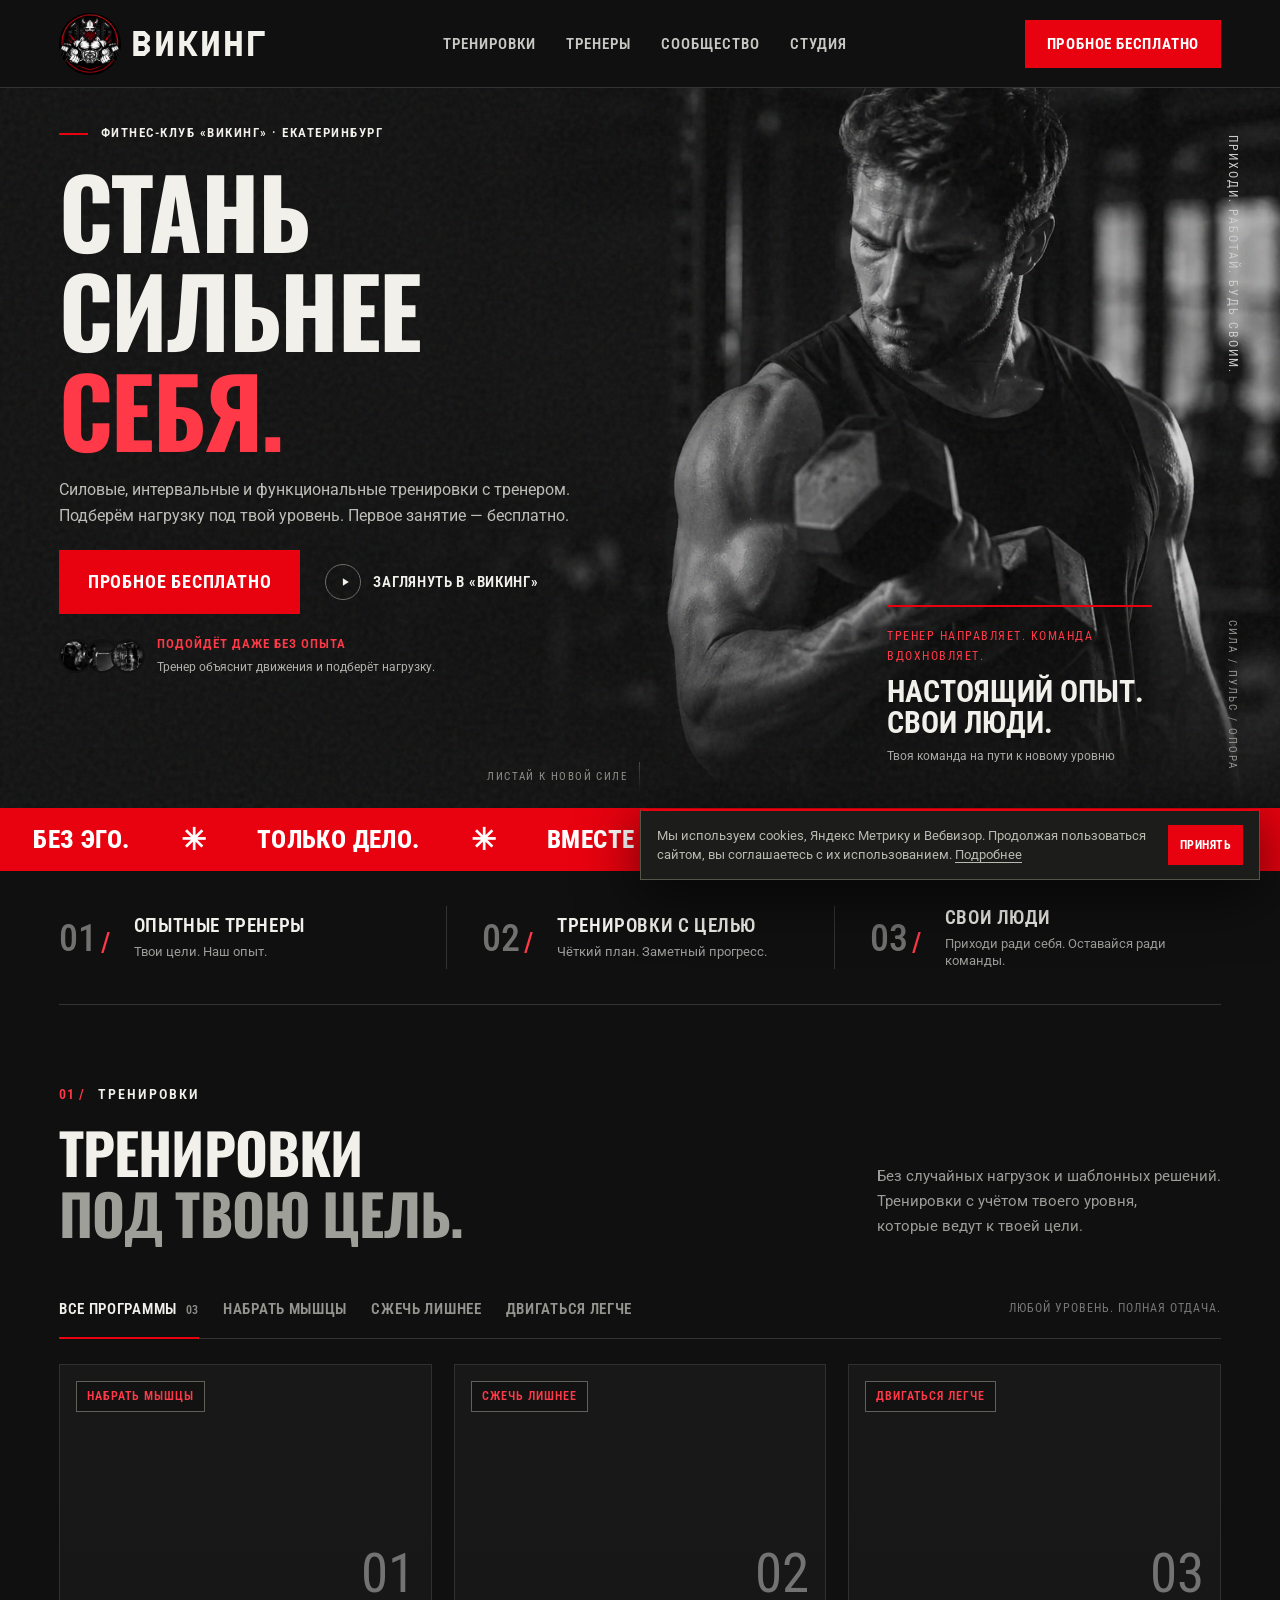
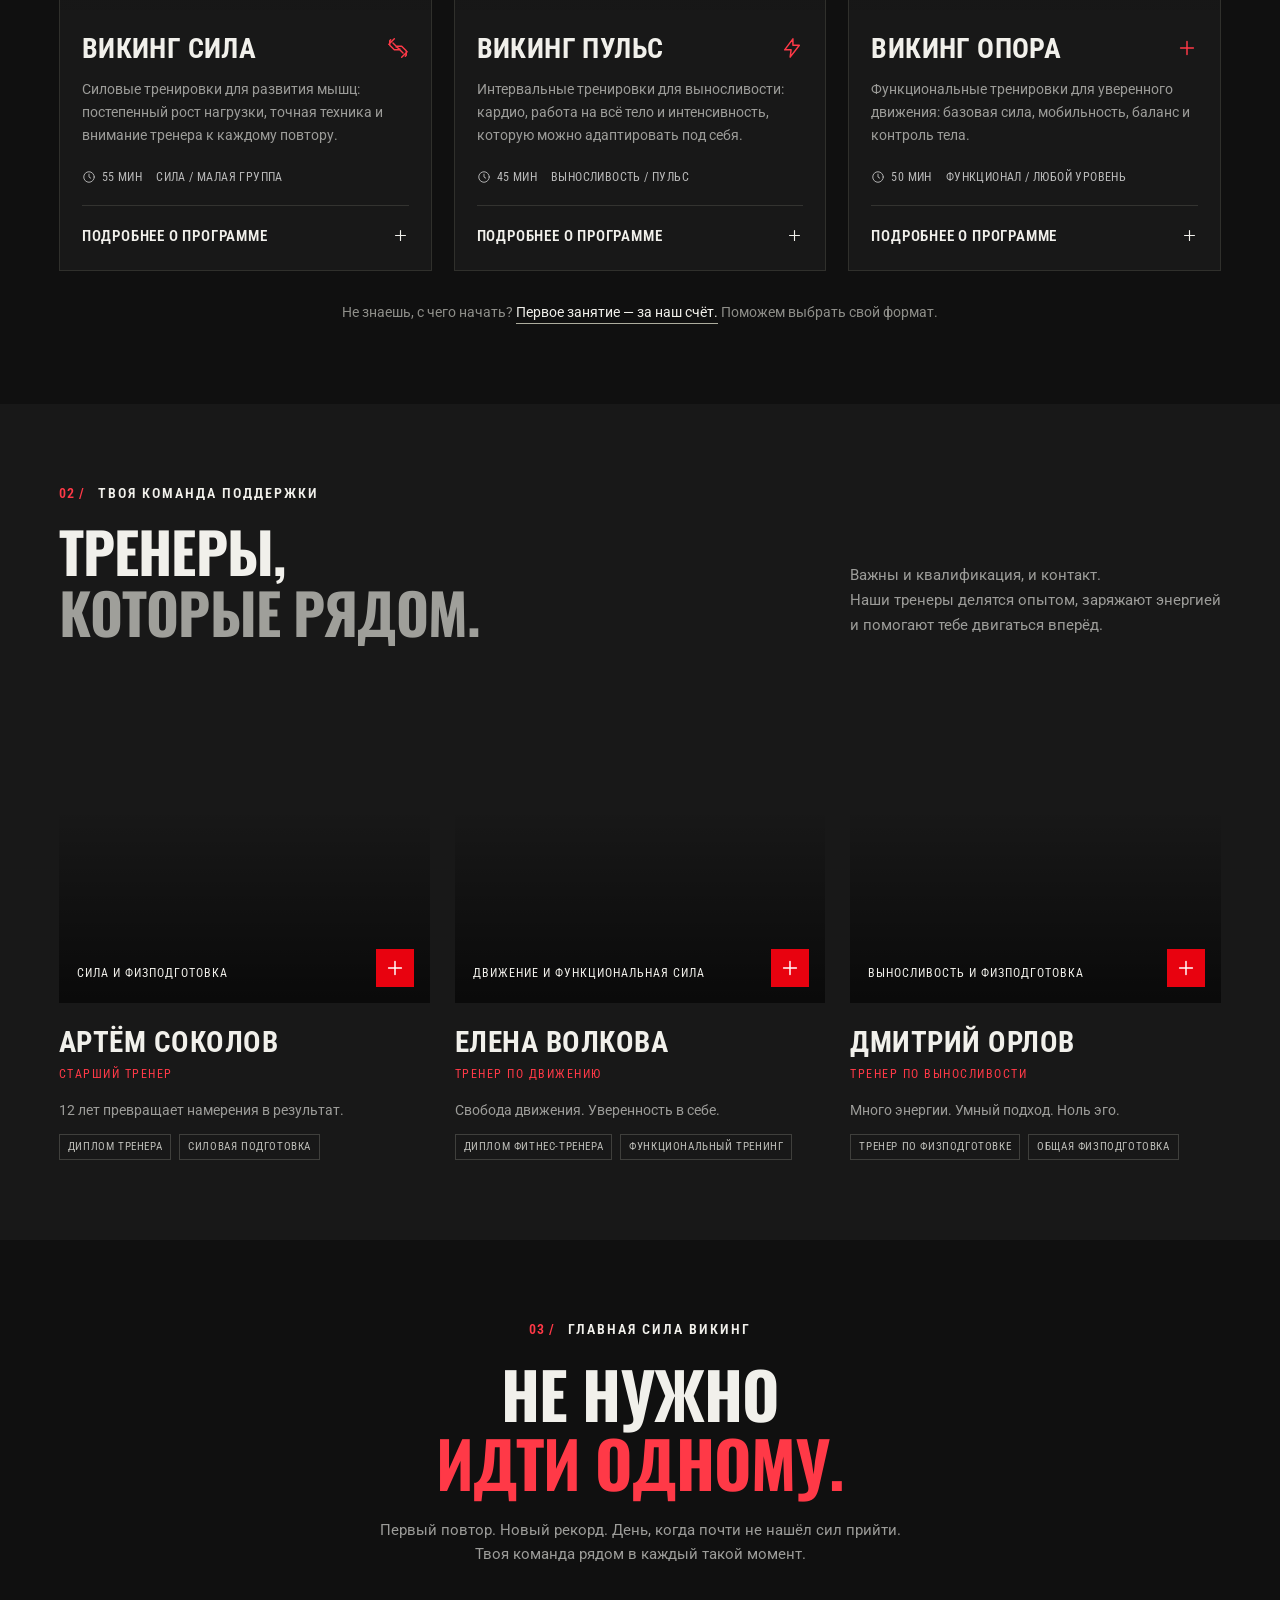
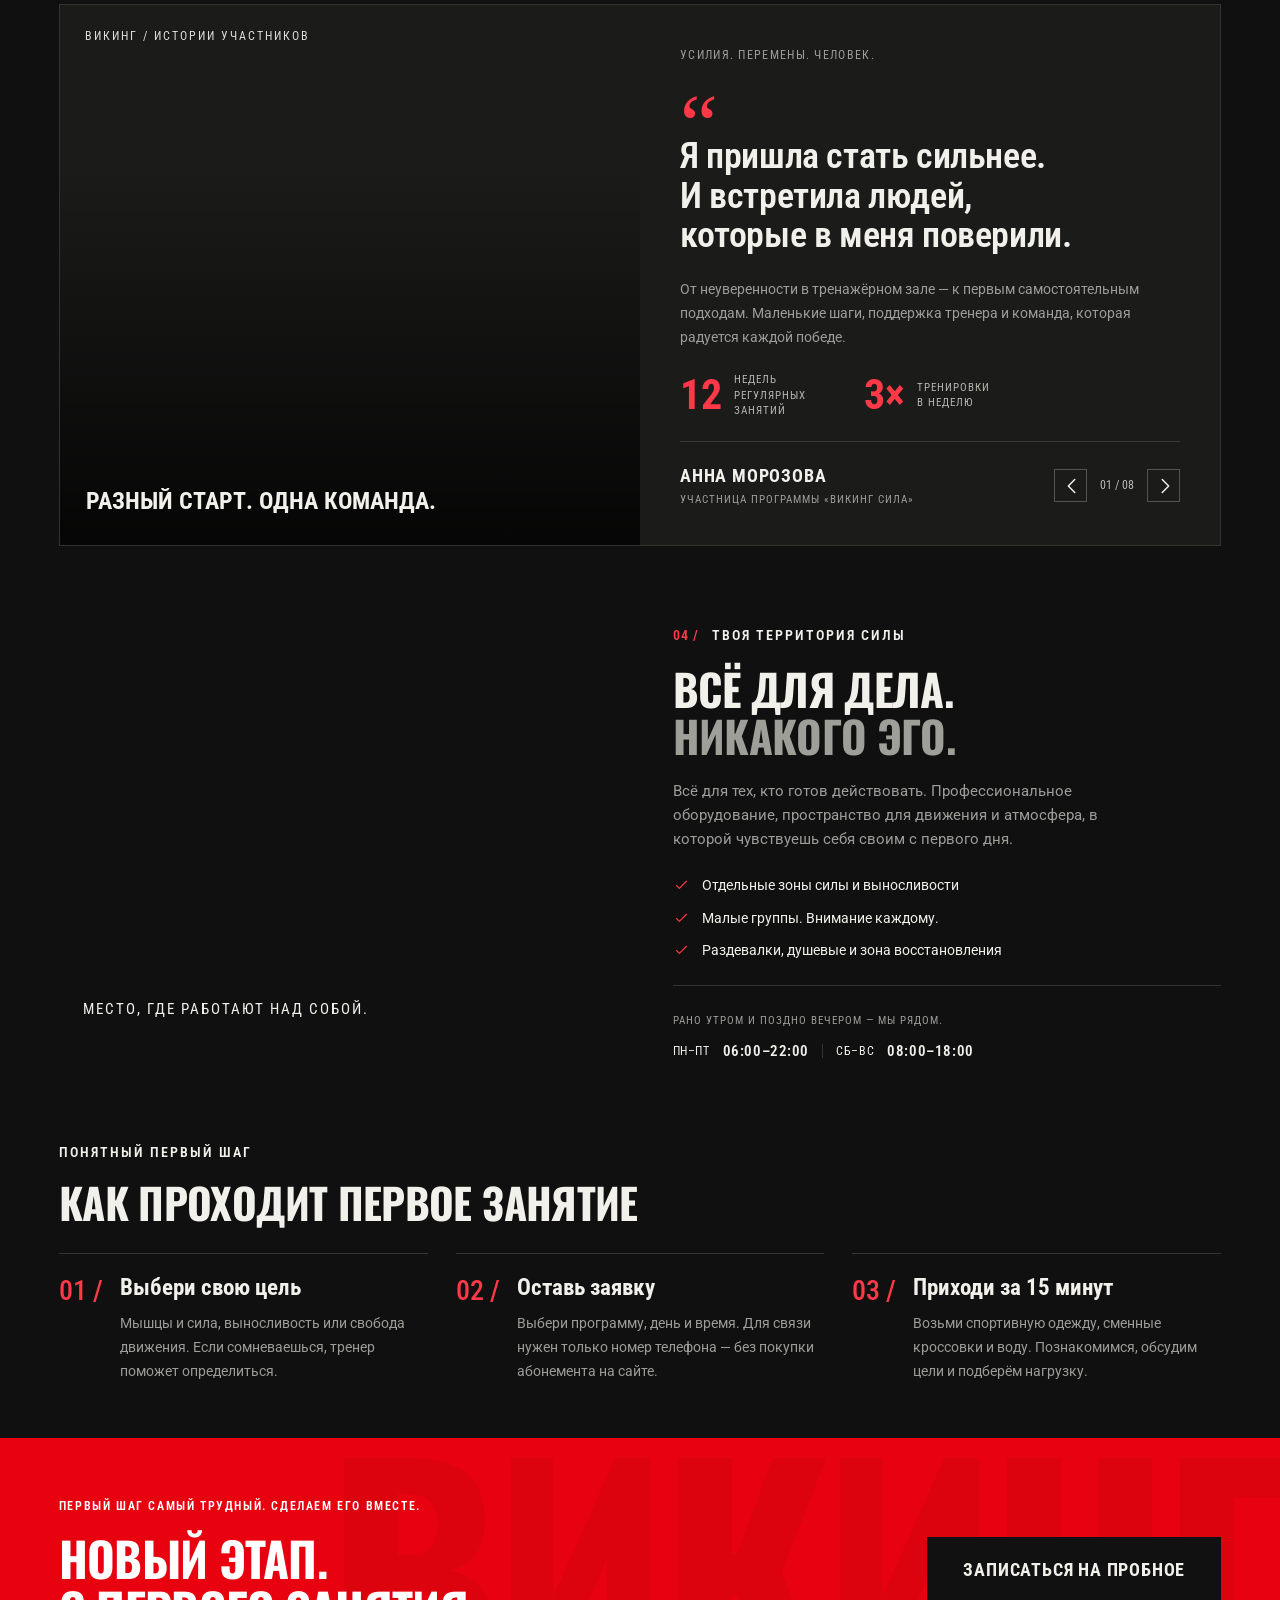
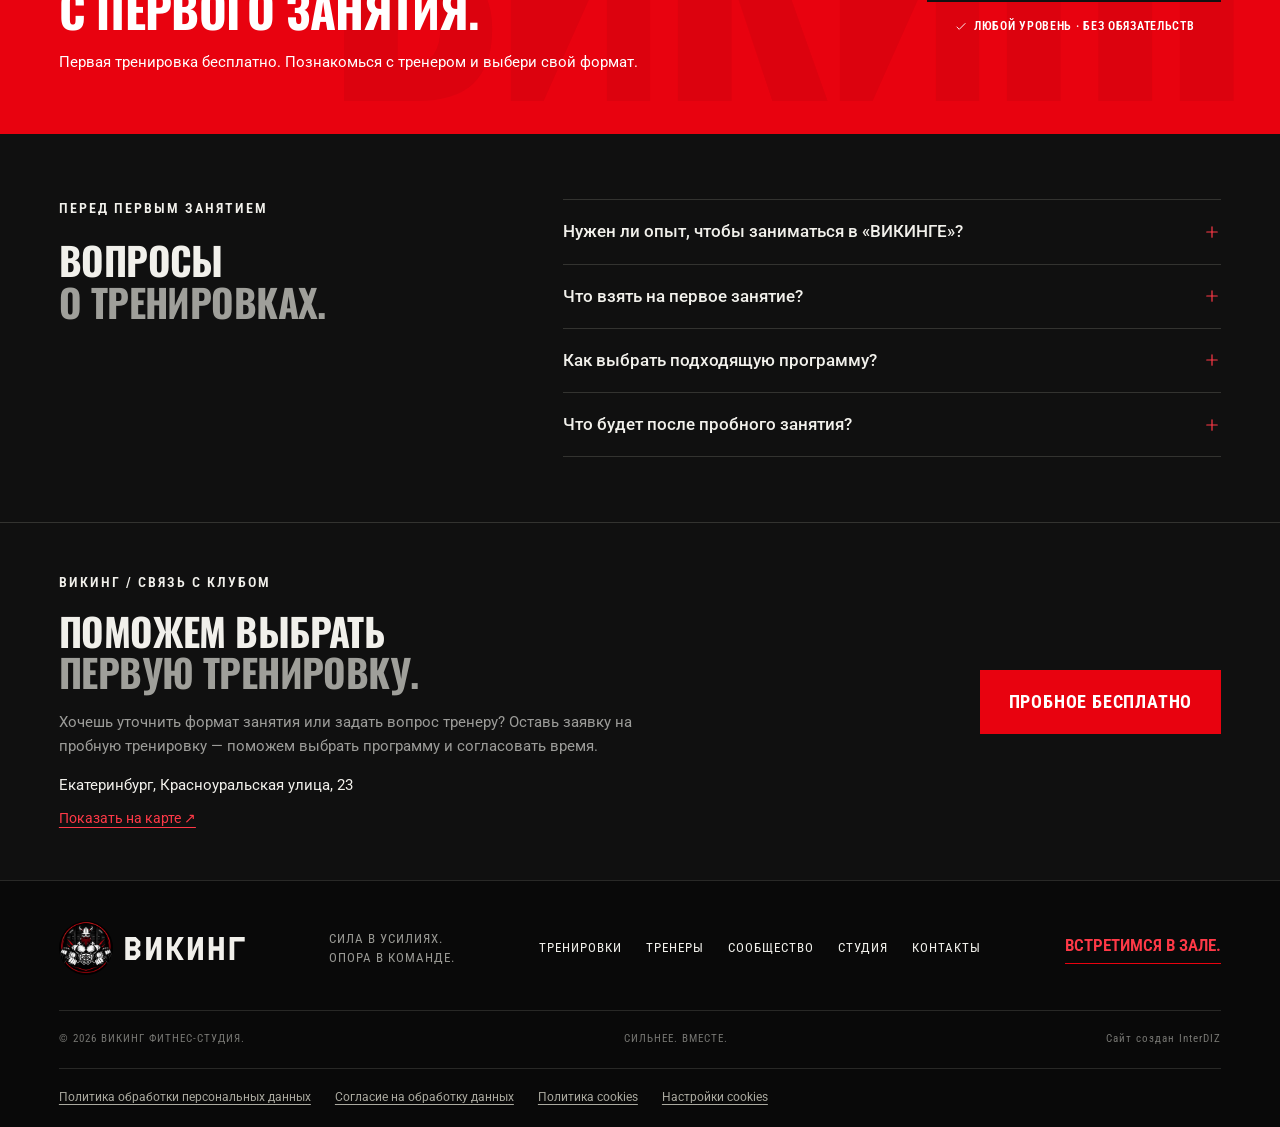
==== commit 40596ffe: "Optimize images and search metadata" ====
--- a/index.html
+++ b/index.html
@@ -8,7 +8,7 @@
   <meta name="theme-color" content="#101010">
   <meta name="description" content="Фитнес-клуб ВИКИНГ: силовые, интервальные и функциональные тренировки с тренером. Первое занятие бесплатно. Екатеринбург, Красноуральская улица, 23. Выберите программу и запишитесь.">
   <title>ВИКИНГ — фитнес-клуб — Екатеринбург | Пробное бесплатно</title>
-  <link rel="icon" type="image/png" href="assets/viking-emblem.png">
+  <link rel="icon" type="image/svg+xml" href="assets/viking-favicon.svg">
   <link href="fonts.css?v=local-1" rel="stylesheet">
   <link rel="stylesheet" href="styles.css?v=metrika-4">
   <link rel="stylesheet" href="privacy-ui.css?v=notice-4">
@@ -27,18 +27,23 @@
 <meta property="og:description" content="Фитнес-клуб ВИКИНГ: силовые, интервальные и функциональные тренировки с тренером. Первое занятие бесплатно. Екатеринбург, Красноуральская улица, 23. Выберите программу и запишитесь.">
 <link rel="canonical" href="https://viking-ekb.ru/">
 <meta property="og:url" content="https://viking-ekb.ru/">
-<meta property="og:image" content="https://viking-ekb.ru/assets/hero.png">
+<meta property="og:image" content="https://viking-ekb.ru/assets/hero.webp">
+<meta name="twitter:card" content="summary_large_image">
+<meta name="twitter:title" content="ВИКИНГ — фитнес-клуб — Екатеринбург | Пробное бесплатно">
+<meta name="twitter:description" content="Фитнес-клуб ВИКИНГ: силовые, интервальные и функциональные тренировки с тренером. Первое занятие бесплатно. Екатеринбург, Красноуральская улица, 23. Выберите программу и запишитесь.">
+<meta name="twitter:image" content="https://viking-ekb.ru/assets/hero.webp">
+<meta property="og:image:type" content="image/webp">
 <meta property="og:image:width" content="1536">
 <meta property="og:image:height" content="1024">
 <meta property="og:image:alt" content="ВИКИНГ — тренировки с тренером в Екатеринбурге">
-<script type="application/ld+json" id="seo-schema">{"@context":"https://schema.org","@graph":[{"@type":"ExerciseGym","name":"ВИКИНГ","logo":"https://viking-ekb.ru/assets/viking-emblem.png","image":"https://viking-ekb.ru/assets/hero.png","url":"https://viking-ekb.ru/","address":{"@type":"PostalAddress","addressLocality":"Екатеринбург","streetAddress":"Красноуральская улица, 23","addressCountry":"RU"}},{"@type":"ItemList","name":"Программы тренировок ВИКИНГ","itemListElement":[{"@type":"ListItem","position":1,"name":"ВИКИНГ Сила","url":"https://viking-ekb.ru/trenirovki/sila/"},{"@type":"ListItem","position":2,"name":"ВИКИНГ Пульс","url":"https://viking-ekb.ru/trenirovki/puls/"},{"@type":"ListItem","position":3,"name":"ВИКИНГ Опора","url":"https://viking-ekb.ru/trenirovki/opora/"}]}]}</script>
+<script type="application/ld+json" id="seo-schema">{"@context":"https://schema.org","@graph":[{"@type":"ExerciseGym","name":"ВИКИНГ","logo":"https://viking-ekb.ru/assets/viking-emblem.webp","image":"https://viking-ekb.ru/assets/hero.webp","url":"https://viking-ekb.ru/","address":{"@type":"PostalAddress","addressLocality":"Екатеринбург","streetAddress":"Красноуральская улица, 23","addressCountry":"RU"},"@id":"https://viking-ekb.ru/#gym","description":"Фитнес-клуб ВИКИНГ: силовые, интервальные и функциональные тренировки с тренером. Первое занятие бесплатно. Екатеринбург, Красноуральская улица, 23. Выберите программу и запишитесь."},{"@type":"ItemList","name":"Программы тренировок ВИКИНГ","itemListElement":[{"@type":"ListItem","position":1,"name":"ВИКИНГ Сила","url":"https://viking-ekb.ru/trenirovki/sila/"},{"@type":"ListItem","position":2,"name":"ВИКИНГ Пульс","url":"https://viking-ekb.ru/trenirovki/puls/"},{"@type":"ListItem","position":3,"name":"ВИКИНГ Опора","url":"https://viking-ekb.ru/trenirovki/opora/"}]},{"@type":"WebSite","@id":"https://viking-ekb.ru/#website","url":"https://viking-ekb.ru/","name":"ВИКИНГ","inLanguage":"ru-RU","publisher":{"@id":"https://viking-ekb.ru/#gym"}},{"@type":"WebPage","@id":"https://viking-ekb.ru/#webpage","url":"https://viking-ekb.ru/","name":"ВИКИНГ — фитнес-клуб — Екатеринбург | Пробное бесплатно","description":"Фитнес-клуб ВИКИНГ: силовые, интервальные и функциональные тренировки с тренером. Первое занятие бесплатно. Екатеринбург, Красноуральская улица, 23. Выберите программу и запишитесь.","inLanguage":"ru-RU","isPartOf":{"@id":"https://viking-ekb.ru/#website"},"about":{"@id":"https://viking-ekb.ru/#gym"}}]}</script>
 <!-- seo-metadata:end -->
 </head>
 <body>
   <a class="skip-link" href="#main">Перейти к содержимому</a>
   <svg class="icon-library" xmlns="http://www.w3.org/2000/svg" aria-hidden="true"><symbol id="i-dumbbell" viewBox="0 0 24 24"><path d="m6.5 6.5 11 11M4 3l-1 1v5l5 5h5l1-1M20 21l1-1v-5l-5-5h-5l-1 1M2 8l6-6M16 22l6-6"/></symbol><symbol id="i-check" viewBox="0 0 24 24"><path d="m5 12 4 4L19 6"/></symbol><symbol id="i-plus" viewBox="0 0 24 24"><path d="M12 5v14M5 12h14"/></symbol><symbol id="i-play" viewBox="0 0 24 24"><path d="m9 5 11 7-11 7z"/></symbol><symbol id="i-clock" viewBox="0 0 24 24"><circle cx="12" cy="12" r="9"/><path d="M12 7v5l3 2"/></symbol><symbol id="i-chevron" viewBox="0 0 24 24"><path d="m9 5 7 7-7 7"/></symbol><symbol id="i-close" viewBox="0 0 24 24"><path d="m6 6 12 12M18 6 6 18"/></symbol><symbol id="i-location" viewBox="0 0 24 24"><path d="M20 10c0 6-8 12-8 12S4 16 4 10a8 8 0 1 1 16 0Z"/><circle cx="12" cy="10" r="2.5"/></symbol><symbol id="i-bolt" viewBox="0 0 24 24"><path d="m13 2-9 12h7l-1 8 10-13h-7z"/></symbol></svg>
   <header class="header">
-    <a href="#" class="brand" aria-label="ВИКИНГ — главная"><img class="brand-emblem" src="assets/viking-emblem.png" alt="" width="1254" height="1254" decoding="async"><img class="brand-logo" src="assets/viking-wordmark.svg" alt="ВИКИНГ — фитнес-клуб" width="206" height="40" decoding="async"></a>
+    <a href="#" class="brand" aria-label="ВИКИНГ — главная"><img class="brand-emblem" src="assets/viking-emblem.webp" alt="" width="1254" height="1254" decoding="async"><img class="brand-logo" src="assets/viking-wordmark.svg" alt="ВИКИНГ — фитнес-клуб" width="206" height="40" decoding="async"></a>
     <nav class="desktop-nav" aria-label="Основная навигация"><a href="#programs">ТРЕНИРОВКИ</a><a href="#coaches">ТРЕНЕРЫ</a><a href="#community">СООБЩЕСТВО</a><a href="#studio">СТУДИЯ</a></nav>
     <button class="button button-small book-trigger">ПРОБНОЕ БЕСПЛАТНО</button>
     <button class="menu-toggle" aria-label="Открыть меню" aria-expanded="false" aria-controls="mobile-nav"><span></span><span></span></button>
@@ -88,7 +93,7 @@
     <section class="section faq"><div><div class="eyebrow">ПЕРЕД ПЕРВЫМ ЗАНЯТИЕМ</div><h2>ВОПРОСЫ<br><span class="silver">О ТРЕНИРОВКАХ.</span></h2></div><div class="faq-list"><details><summary>Нужен ли опыт, чтобы заниматься в «ВИКИНГЕ»?<svg class="icon"><use href="#i-plus"/></svg></summary><p>Нет. Каждое занятие можно адаптировать к твоему уровню. Тренер объяснит движения, поможет подобрать начальные веса и позаботится о том, чтобы тебе было комфортно.</p></details><details><summary>Что взять на первое занятие?<svg class="icon"><use href="#i-plus"/></svg></summary><p>Удобную спортивную одежду, сменные кроссовки и бутылку воды. Приходи за 15 минут до начала: покажем студию и обсудим твои цели.</p></details><details><summary>Как выбрать подходящую программу?<svg class="icon"><use href="#i-plus"/></svg></summary><p>Начни с программы «Опора», если только знакомишься с системными тренировками. «Сила» — для работы с весами, «Пульс» — для энергичной тренировки выносливости. Тренер поможет определиться на первом занятии.</p></details><details><summary>Что будет после пробного занятия?<svg class="icon"><use href="#i-plus"/></svg></summary><p>Обсудим, что тебе понравилось, какие у тебя цели и какой график подходит твоему ритму жизни. Когда будешь готов, команда студии расскажет об абонементах.</p></details></div></section>
 <section class="section contact-section" id="contacts"><div><div class="eyebrow">ВИКИНГ / СВЯЗЬ С КЛУБОМ</div><h2>ПОМОЖЕМ ВЫБРАТЬ<br><span class="silver">ПЕРВУЮ ТРЕНИРОВКУ.</span></h2><p>Хочешь уточнить формат занятия или задать вопрос тренеру? Оставь заявку на пробную тренировку — поможем выбрать программу и согласовать время.</p><p id="club-location" class="contact-location">Екатеринбург, Красноуральская улица, 23</p><a class="club-map-link" href="https://yandex.ru/maps/?text=%D0%95%D0%BA%D0%B0%D1%82%D0%B5%D1%80%D0%B8%D0%BD%D0%B1%D1%83%D1%80%D0%B3%2C%20%D0%9A%D1%80%D0%B0%D1%81%D0%BD%D0%BE%D1%83%D1%80%D0%B0%D0%BB%D1%8C%D1%81%D0%BA%D0%B0%D1%8F%20%D1%83%D0%BB%D0%B8%D1%86%D0%B0%2C%2023" target="_blank" rel="noopener noreferrer">Показать на карте ↗</a><p id="club-telephone" class="contact-telephone" hidden></p></div><div class="contact-actions"><button class="button book-trigger">ПРОБНОЕ БЕСПЛАТНО</button></div></section>
   </main>
-  <footer class="footer"><div class="footer-top"><a href="#" class="brand"><img class="brand-emblem" src="assets/viking-emblem.png" alt="" width="1254" height="1254" decoding="async"><img class="brand-logo" src="assets/viking-wordmark.svg" alt="ВИКИНГ — фитнес-клуб" width="206" height="40" decoding="async"></a><p>СИЛА В УСИЛИЯХ.<br>ОПОРА В КОМАНДЕ.</p><nav aria-label="Навигация в подвале"><a href="#programs">ТРЕНИРОВКИ</a><a href="#coaches">ТРЕНЕРЫ</a><a href="#community">СООБЩЕСТВО</a><a href="#studio">СТУДИЯ</a><a href="#contacts">КОНТАКТЫ</a></nav><button class="footer-cta book-trigger">ВСТРЕТИМСЯ В ЗАЛЕ.</button></div><div class="footer-bottom"><span>© <span id="year">2026</span> ВИКИНГ ФИТНЕС-СТУДИЯ.</span><span>СИЛЬНЕЕ. ВМЕСТЕ.</span><a href="https://interdiz.ru" target="_blank" rel="noopener noreferrer">Сайт создан InterDIZ</a></div><nav class="footer-legal" aria-label="Правовая информация"><a href="privacy.html">Политика обработки персональных данных</a><a href="consent.html">Согласие на обработку данных</a><a href="cookies.html">Политика cookies</a><button type="button" id="cookie-settings">Настройки cookies</button></nav></footer>
+  <footer class="footer"><div class="footer-top"><a href="#" class="brand"><img class="brand-emblem" src="assets/viking-emblem.webp" alt="" width="1254" height="1254" decoding="async"><img class="brand-logo" src="assets/viking-wordmark.svg" alt="ВИКИНГ — фитнес-клуб" width="206" height="40" decoding="async"></a><p>СИЛА В УСИЛИЯХ.<br>ОПОРА В КОМАНДЕ.</p><nav aria-label="Навигация в подвале"><a href="#programs">ТРЕНИРОВКИ</a><a href="#coaches">ТРЕНЕРЫ</a><a href="#community">СООБЩЕСТВО</a><a href="#studio">СТУДИЯ</a><a href="#contacts">КОНТАКТЫ</a></nav><button class="footer-cta book-trigger">ВСТРЕТИМСЯ В ЗАЛЕ.</button></div><div class="footer-bottom"><span>© <span id="year">2026</span> ВИКИНГ ФИТНЕС-СТУДИЯ.</span><span>СИЛЬНЕЕ. ВМЕСТЕ.</span><a href="https://interdiz.ru" target="_blank" rel="noopener noreferrer">Сайт создан InterDIZ</a></div><nav class="footer-legal" aria-label="Правовая информация"><a href="privacy.html">Политика обработки персональных данных</a><a href="consent.html">Согласие на обработку данных</a><a href="cookies.html">Политика cookies</a><button type="button" id="cookie-settings">Настройки cookies</button></nav></footer>
   <dialog id="booking-dialog" class="booking-dialog ym-hide-content" aria-labelledby="booking-title">
     <button class="dialog-close" aria-label="Закрыть бронирование"><svg class="icon"><use href="#i-close"/></svg></button>
     <div id="booking-main">
